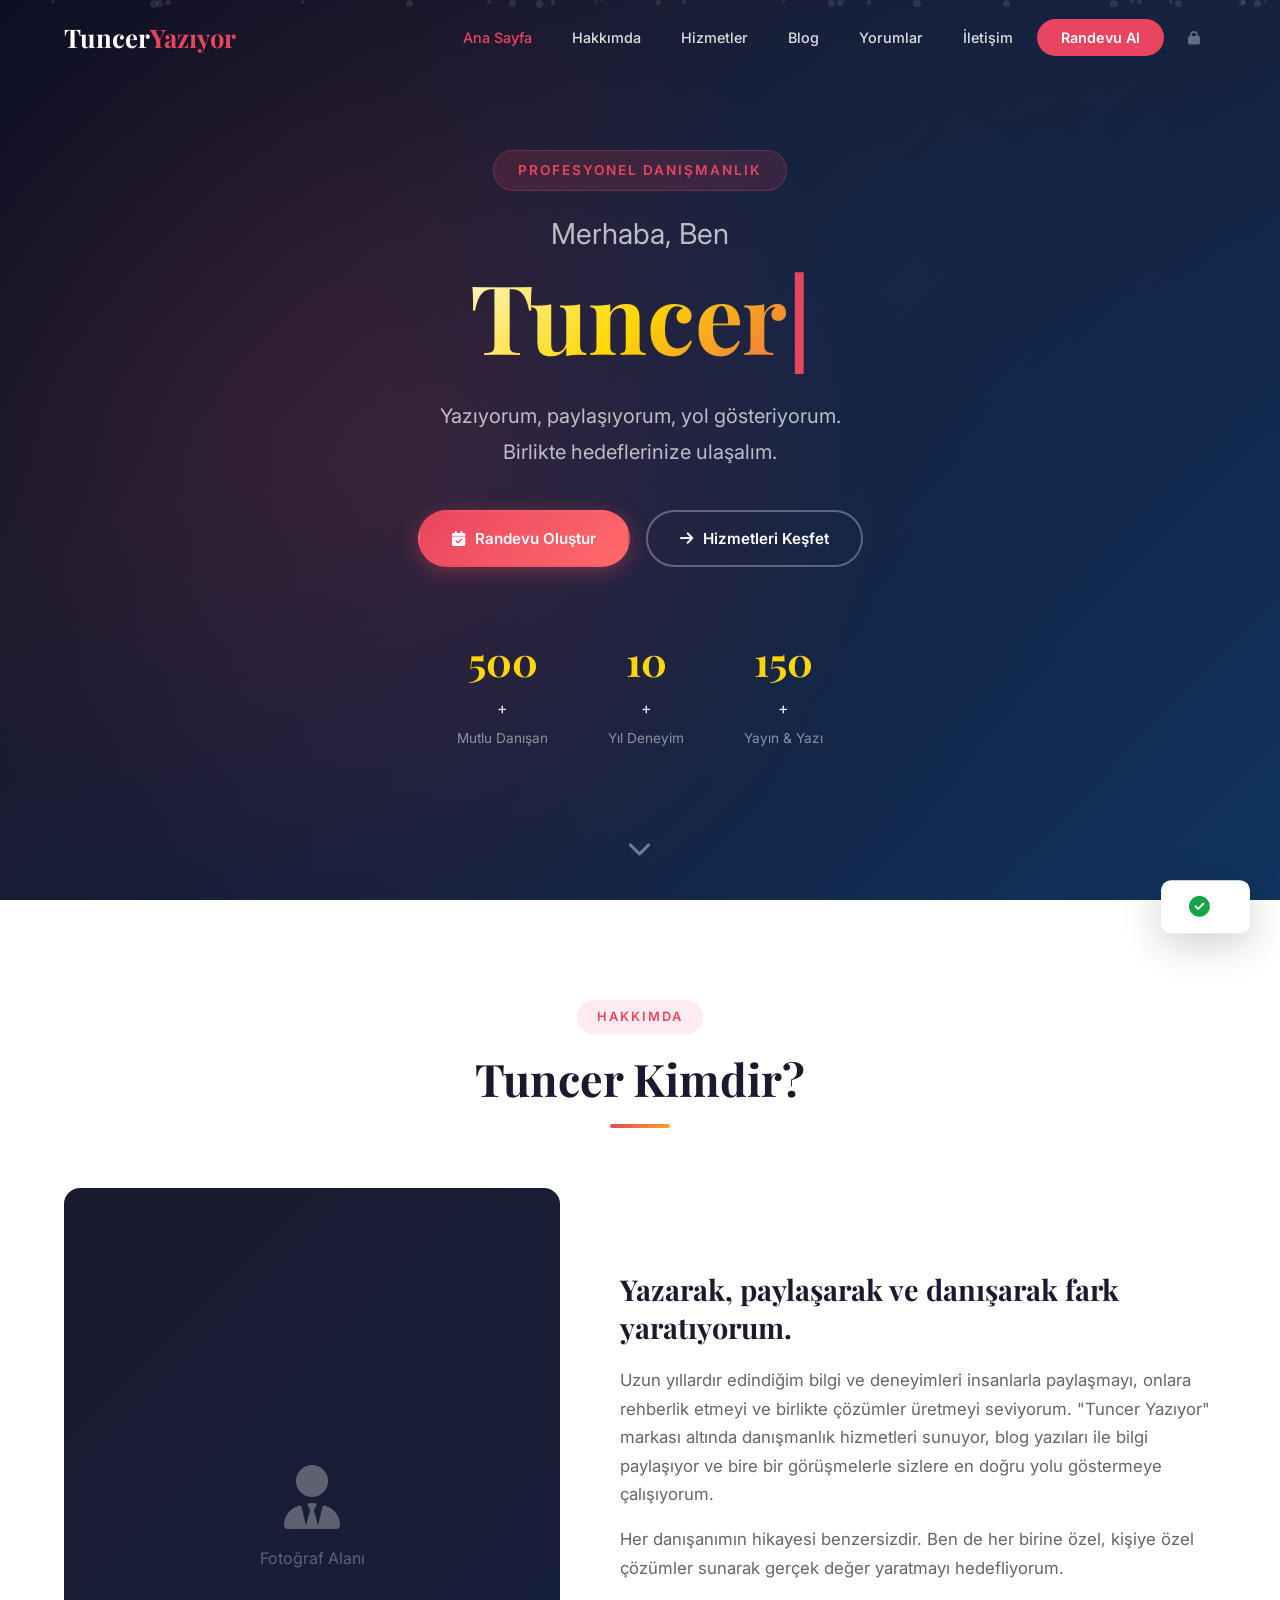
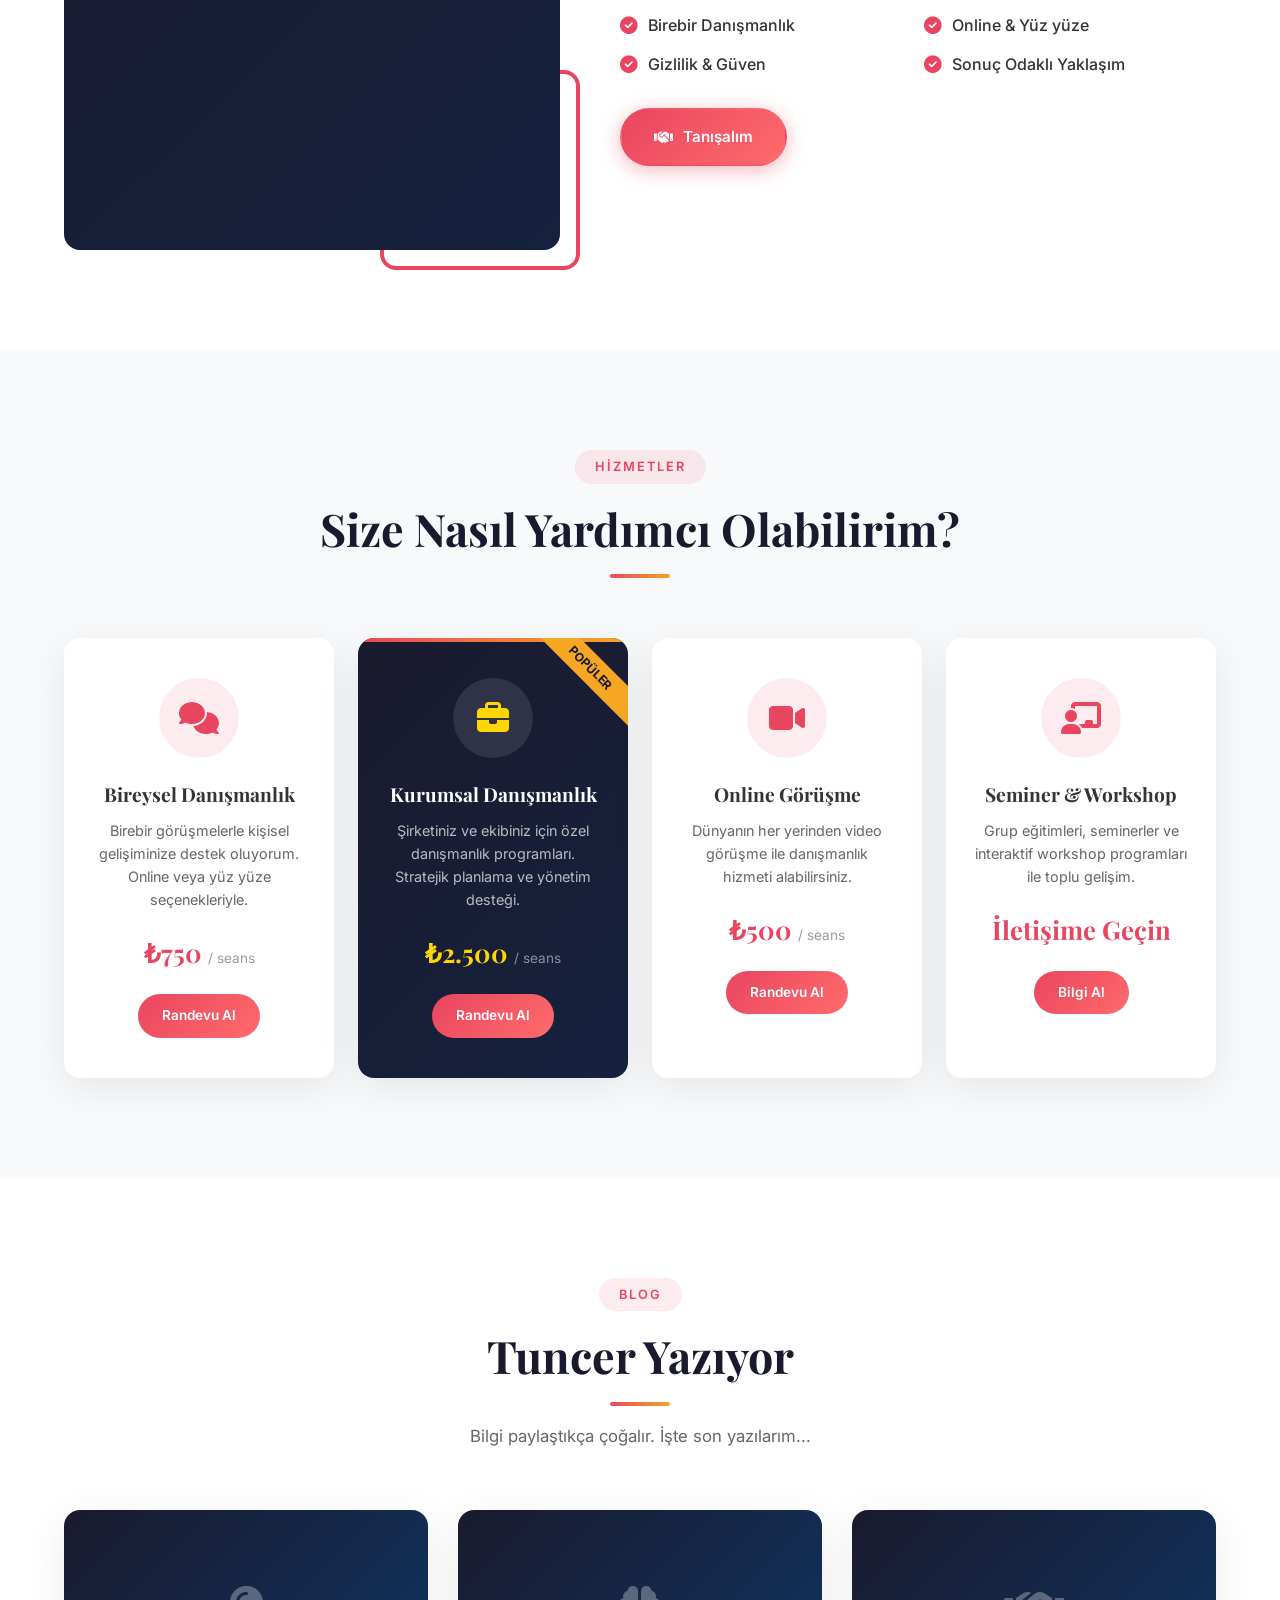
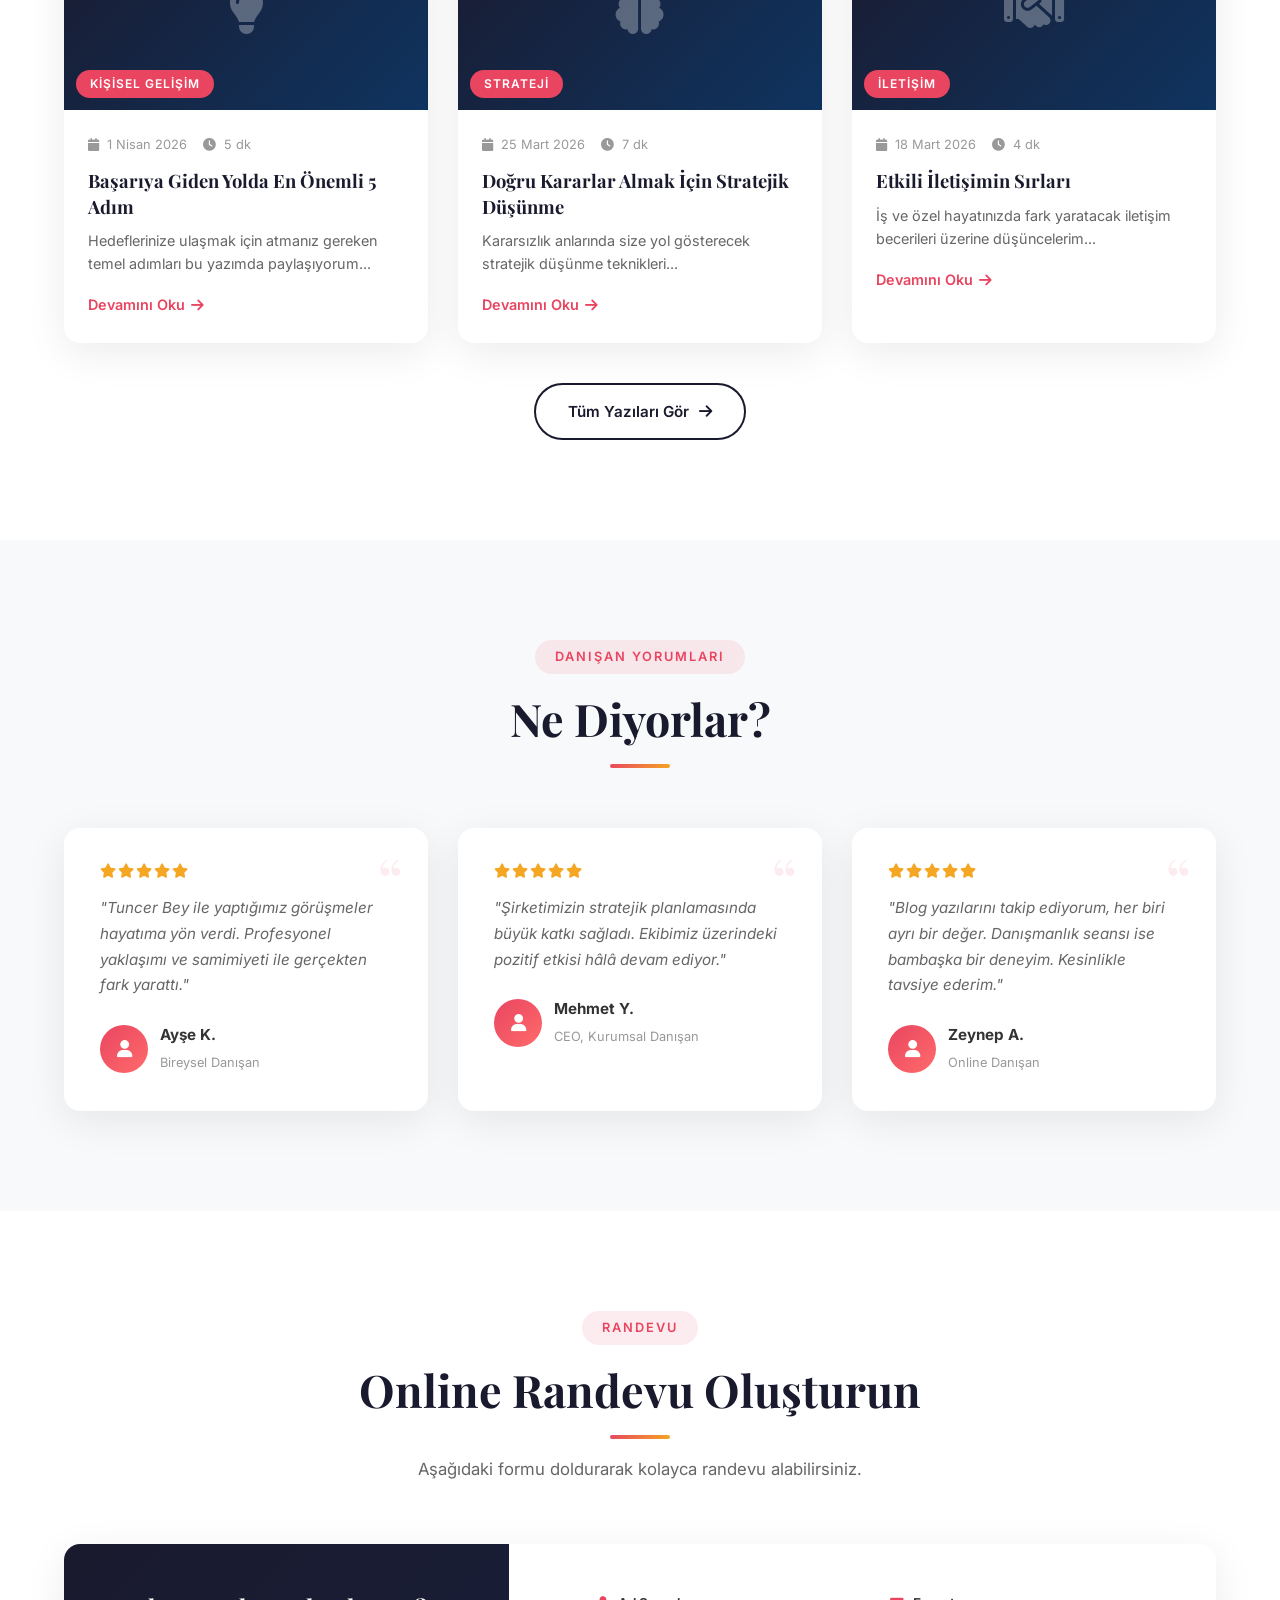
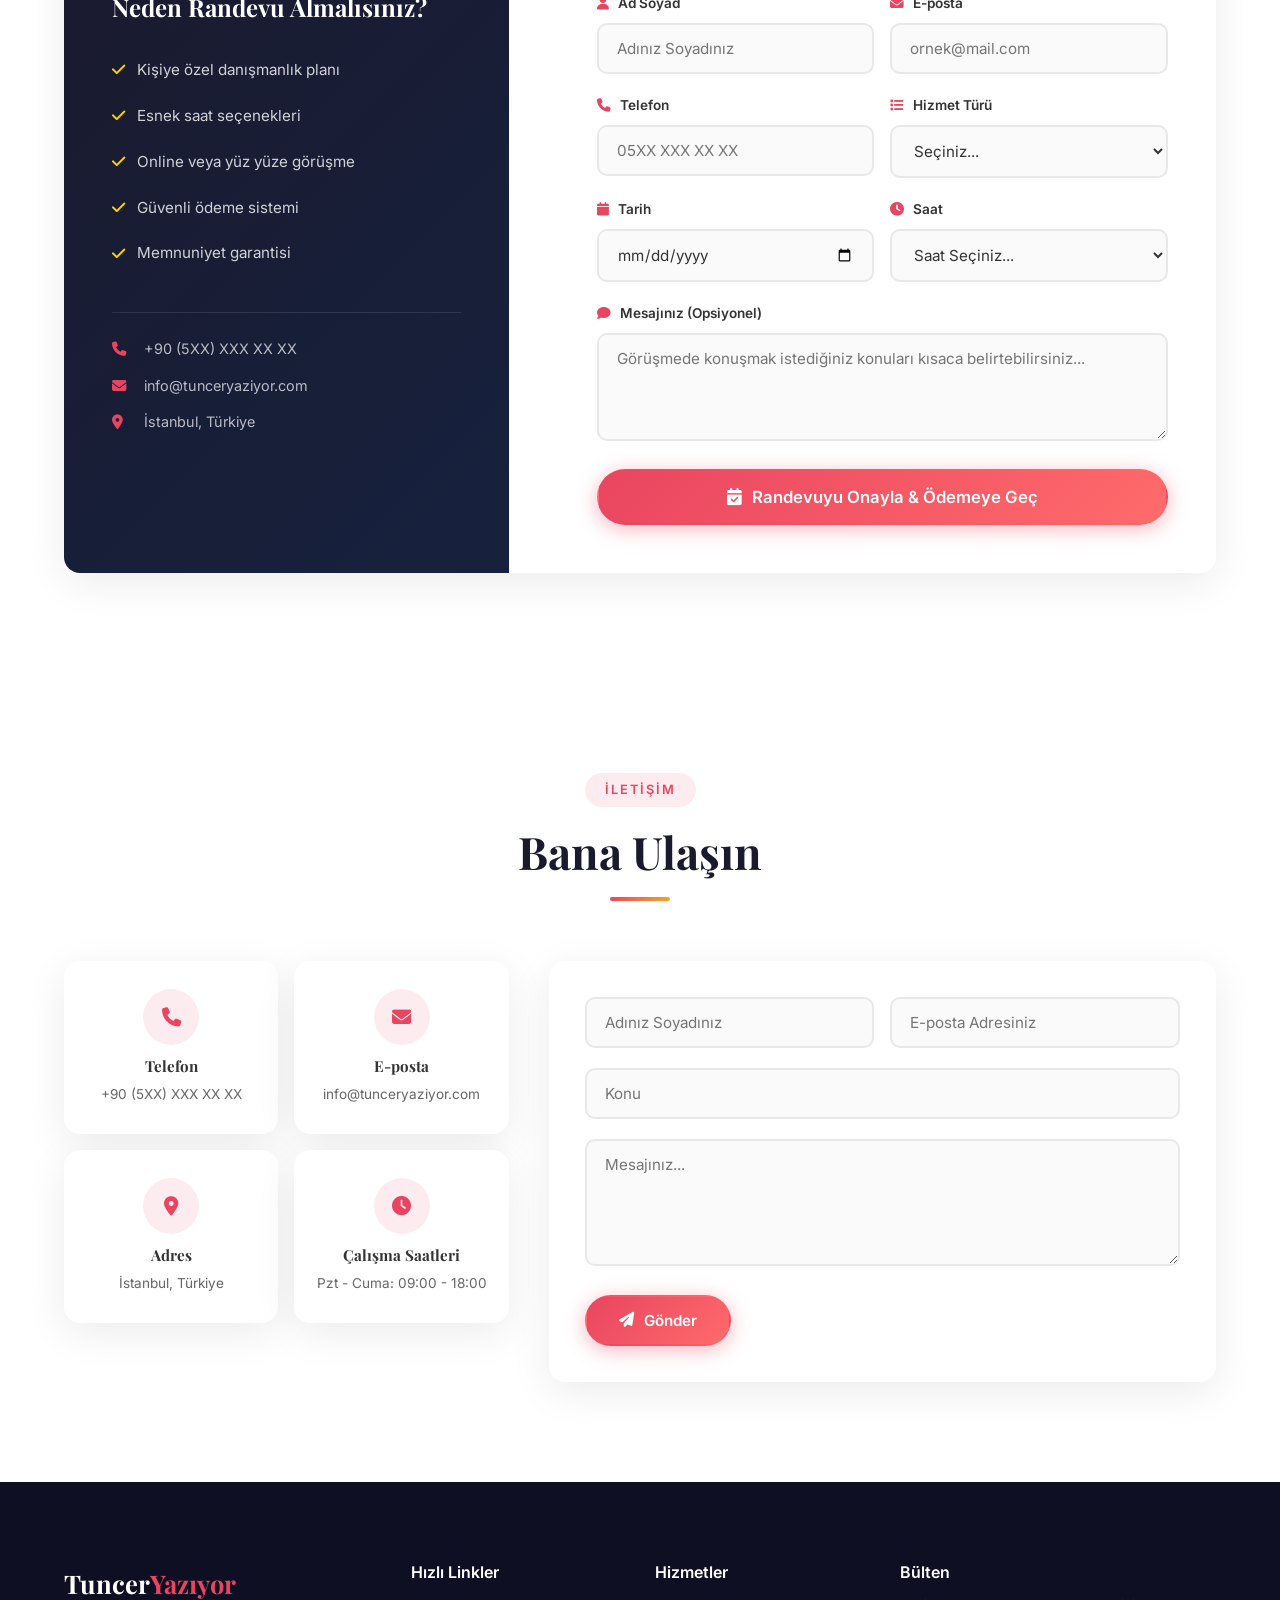
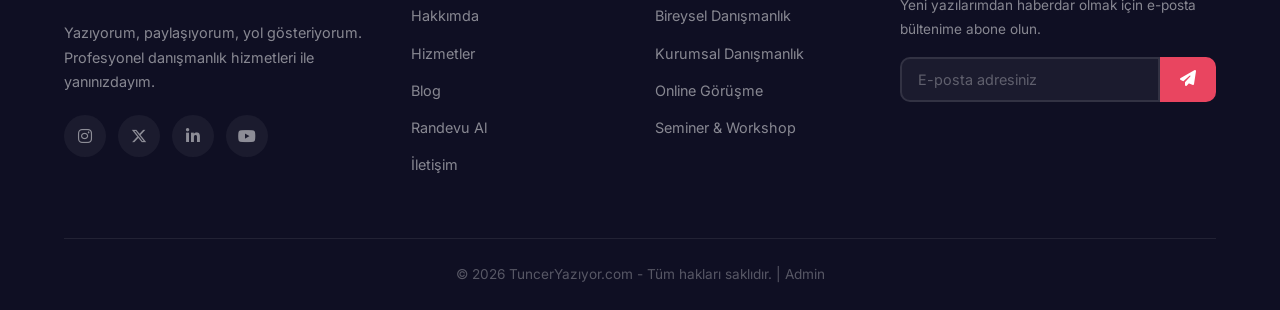
==== index.html @ 2d98d175 "TuncerYaziyor.com - Danismanlik web sitesi - Modern tek sayfa tasarim (HTML/CSS/JS) - PHP backend (M" ====
<!DOCTYPE html>
<html lang="tr">
<head>
    <meta charset="UTF-8">
    <meta name="viewport" content="width=device-width, initial-scale=1.0">
    <meta name="description" content="Tuncer Yazıyor - Profesyonel Danışmanlık Hizmetleri. Uzman rehberliğiyle hedeflerinize ulaşın.">
    <meta name="keywords" content="danışmanlık, tuncer yazıyor, profesyonel danışmanlık, online randevu, uzman danışman">
    <meta name="author" content="Tuncer">
    <meta property="og:title" content="Tuncer Yazıyor | Danışmanlık">
    <meta property="og:description" content="Profesyonel danışmanlık hizmetleri ile yanınızdayım.">
    <meta property="og:type" content="website">
    <meta property="og:url" content="https://www.tunceryaziyor.com">
    <title>Tuncer Yazıyor | Danışmanlık</title>
    <link rel="preconnect" href="https://fonts.googleapis.com">
    <link rel="preconnect" href="https://fonts.gstatic.com" crossorigin>
    <link href="https://fonts.googleapis.com/css2?family=Playfair+Display:wght@400;600;700&family=Inter:wght@300;400;500;600&display=swap" rel="stylesheet">
    <link rel="stylesheet" href="https://cdnjs.cloudflare.com/ajax/libs/font-awesome/6.5.1/css/all.min.css">
    <link rel="stylesheet" href="css/style.css">
</head>
<body>

    <!-- ========== NAVİGASYON ========== -->
    <nav class="navbar" id="navbar">
        <div class="container nav-container">
            <a href="#hero" class="logo">
                <span class="logo-text">Tuncer</span><span class="logo-accent">Yazıyor</span>
            </a>
            <ul class="nav-links" id="navLinks">
                <li><a href="#hero">Ana Sayfa</a></li>
                <li><a href="#about">Hakkımda</a></li>
                <li><a href="#services">Hizmetler</a></li>
                <li><a href="#blog">Blog</a></li>
                <li><a href="#testimonials">Yorumlar</a></li>
                <li><a href="#contact">İletişim</a></li>
                <li><a href="#appointment" class="nav-cta">Randevu Al</a></li>
                <li><a href="admin.html" title="Admin Panel" style="opacity:0.4;font-size:0.85rem;"><i class="fas fa-lock"></i></a></li>
            </ul>
            <button class="hamburger" id="hamburger" aria-label="Menü">
                <span></span>
                <span></span>
                <span></span>
            </button>
        </div>
    </nav>

    <!-- ========== HERO SECTION ========== -->
    <section class="hero" id="hero">
        <div class="hero-particles" id="particles"></div>
        <div class="container hero-content">
            <div class="hero-badge">Profesyonel Danışmanlık</div>
            <h1 class="hero-title">
                <span class="hero-line">Merhaba, Ben</span>
                <span class="hero-name">Tuncer<span class="cursor">|</span></span>
            </h1>
            <p class="hero-subtitle">Yazıyorum, paylaşıyorum, yol gösteriyorum.<br>Birlikte hedeflerinize ulaşalım.</p>
            <div class="hero-buttons">
                <a href="#appointment" class="btn btn-primary">
                    <i class="fas fa-calendar-check"></i> Randevu Oluştur
                </a>
                <a href="#services" class="btn btn-outline">
                    <i class="fas fa-arrow-right"></i> Hizmetleri Keşfet
                </a>
            </div>
            <div class="hero-stats">
                <div class="stat">
                    <span class="stat-number" data-target="500">0</span>+
                    <span class="stat-label">Mutlu Danışan</span>
                </div>
                <div class="stat">
                    <span class="stat-number" data-target="10">0</span>+
                    <span class="stat-label">Yıl Deneyim</span>
                </div>
                <div class="stat">
                    <span class="stat-number" data-target="150">0</span>+
                    <span class="stat-label">Yayın & Yazı</span>
                </div>
            </div>
        </div>
        <div class="hero-scroll">
            <a href="#about"><i class="fas fa-chevron-down"></i></a>
        </div>
    </section>

    <!-- ========== HAKKIMDA ========== -->
    <section class="section about" id="about">
        <div class="container">
            <div class="section-header">
                <span class="section-tag">Hakkımda</span>
                <h2 class="section-title">Tuncer Kimdir?</h2>
                <div class="section-line"></div>
            </div>
            <div class="about-grid">
                <div class="about-image">
                    <div class="about-img-wrapper">
                        <div class="about-img-placeholder">
                            <i class="fas fa-user-tie"></i>
                            <span>Fotoğraf Alanı</span>
                        </div>
                        <div class="about-img-decoration"></div>
                    </div>
                </div>
                <div class="about-content">
                    <h3>Yazarak, paylaşarak ve danışarak fark yaratıyorum.</h3>
                    <p>
                        Uzun yıllardır edindiğim bilgi ve deneyimleri insanlarla paylaşmayı,
                        onlara rehberlik etmeyi ve birlikte çözümler üretmeyi seviyorum.
                        "Tuncer Yazıyor" markası altında danışmanlık hizmetleri sunuyor,
                        blog yazıları ile bilgi paylaşıyor ve bire bir görüşmelerle
                        sizlere en doğru yolu göstermeye çalışıyorum.
                    </p>
                    <p>
                        Her danışanımın hikayesi benzersizdir. Ben de her birine özel,
                        kişiye özel çözümler sunarak gerçek değer yaratmayı hedefliyorum.
                    </p>
                    <div class="about-features">
                        <div class="about-feature">
                            <i class="fas fa-check-circle"></i>
                            <span>Birebir Danışmanlık</span>
                        </div>
                        <div class="about-feature">
                            <i class="fas fa-check-circle"></i>
                            <span>Online & Yüz yüze</span>
                        </div>
                        <div class="about-feature">
                            <i class="fas fa-check-circle"></i>
                            <span>Gizlilik & Güven</span>
                        </div>
                        <div class="about-feature">
                            <i class="fas fa-check-circle"></i>
                            <span>Sonuç Odaklı Yaklaşım</span>
                        </div>
                    </div>
                    <a href="#appointment" class="btn btn-primary">
                        <i class="fas fa-handshake"></i> Tanışalım
                    </a>
                </div>
            </div>
        </div>
    </section>

    <!-- ========== HİZMETLER ========== -->
    <section class="section services" id="services">
        <div class="container">
            <div class="section-header">
                <span class="section-tag">Hizmetler</span>
                <h2 class="section-title">Size Nasıl Yardımcı Olabilirim?</h2>
                <div class="section-line"></div>
            </div>
            <div class="services-grid">
                <div class="service-card">
                    <div class="service-icon">
                        <i class="fas fa-comments"></i>
                    </div>
                    <h3>Bireysel Danışmanlık</h3>
                    <p>Birebir görüşmelerle kişisel gelişiminize destek oluyorum. Online veya yüz yüze seçenekleriyle.</p>
                    <div class="service-price">₺750 <span>/ seans</span></div>
                    <a href="#appointment" class="btn btn-sm">Randevu Al</a>
                </div>
                <div class="service-card featured">
                    <div class="service-badge">Popüler</div>
                    <div class="service-icon">
                        <i class="fas fa-briefcase"></i>
                    </div>
                    <h3>Kurumsal Danışmanlık</h3>
                    <p>Şirketiniz ve ekibiniz için özel danışmanlık programları. Stratejik planlama ve yönetim desteği.</p>
                    <div class="service-price">₺2.500 <span>/ seans</span></div>
                    <a href="#appointment" class="btn btn-sm">Randevu Al</a>
                </div>
                <div class="service-card">
                    <div class="service-icon">
                        <i class="fas fa-video"></i>
                    </div>
                    <h3>Online Görüşme</h3>
                    <p>Dünyanın her yerinden video görüşme ile danışmanlık hizmeti alabilirsiniz.</p>
                    <div class="service-price">₺500 <span>/ seans</span></div>
                    <a href="#appointment" class="btn btn-sm">Randevu Al</a>
                </div>
                <div class="service-card">
                    <div class="service-icon">
                        <i class="fas fa-chalkboard-teacher"></i>
                    </div>
                    <h3>Seminer & Workshop</h3>
                    <p>Grup eğitimleri, seminerler ve interaktif workshop programları ile toplu gelişim.</p>
                    <div class="service-price">İletişime Geçin</div>
                    <a href="#contact" class="btn btn-sm">Bilgi Al</a>
                </div>
            </div>
        </div>
    </section>

    <!-- ========== BLOG ========== -->
    <section class="section blog" id="blog">
        <div class="container">
            <div class="section-header">
                <span class="section-tag">Blog</span>
                <h2 class="section-title">Tuncer Yazıyor</h2>
                <div class="section-line"></div>
                <p class="section-desc">Bilgi paylaştıkça çoğalır. İşte son yazılarım...</p>
            </div>
            <div class="blog-grid">
                <article class="blog-card">
                    <div class="blog-img">
                        <div class="blog-img-placeholder">
                            <i class="fas fa-lightbulb"></i>
                        </div>
                        <span class="blog-category">Kişisel Gelişim</span>
                    </div>
                    <div class="blog-content">
                        <div class="blog-meta">
                            <span><i class="fas fa-calendar"></i> 1 Nisan 2026</span>
                            <span><i class="fas fa-clock"></i> 5 dk okuma</span>
                        </div>
                        <h3>Başarıya Giden Yolda En Önemli 5 Adım</h3>
                        <p>Hedeflerinize ulaşmak için atmanız gereken temel adımları bu yazımda paylaşıyorum...</p>
                        <a href="#" class="blog-read-more">Devamını Oku <i class="fas fa-arrow-right"></i></a>
                    </div>
                </article>
                <article class="blog-card">
                    <div class="blog-img">
                        <div class="blog-img-placeholder">
                            <i class="fas fa-brain"></i>
                        </div>
                        <span class="blog-category">Strateji</span>
                    </div>
                    <div class="blog-content">
                        <div class="blog-meta">
                            <span><i class="fas fa-calendar"></i> 25 Mart 2026</span>
                            <span><i class="fas fa-clock"></i> 7 dk okuma</span>
                        </div>
                        <h3>Doğru Kararlar Almak İçin Stratejik Düşünme</h3>
                        <p>Kararsızlık anlarında size yol gösterecek stratejik düşünme teknikleri...</p>
                        <a href="#" class="blog-read-more">Devamını Oku <i class="fas fa-arrow-right"></i></a>
                    </div>
                </article>
                <article class="blog-card">
                    <div class="blog-img">
                        <div class="blog-img-placeholder">
                            <i class="fas fa-handshake"></i>
                        </div>
                        <span class="blog-category">İletişim</span>
                    </div>
                    <div class="blog-content">
                        <div class="blog-meta">
                            <span><i class="fas fa-calendar"></i> 18 Mart 2026</span>
                            <span><i class="fas fa-clock"></i> 4 dk okuma</span>
                        </div>
                        <h3>Etkili İletişimin Sırları</h3>
                        <p>İş ve özel hayatınızda fark yaratacak iletişim becerileri üzerine düşüncelerim...</p>
                        <a href="#" class="blog-read-more">Devamını Oku <i class="fas fa-arrow-right"></i></a>
                    </div>
                </article>
            </div>
            <div class="blog-more">
                <a href="blog.html" class="btn btn-outline">Tüm Yazıları Gör <i class="fas fa-arrow-right"></i></a>
            </div>
        </div>
    </section>

    <!-- ========== YORUMLAR ========== -->
    <section class="section testimonials" id="testimonials">
        <div class="container">
            <div class="section-header">
                <span class="section-tag">Danışan Yorumları</span>
                <h2 class="section-title">Ne Diyorlar?</h2>
                <div class="section-line"></div>
            </div>
            <div class="testimonials-grid">
                <div class="testimonial-card">
                    <div class="testimonial-stars">
                        <i class="fas fa-star"></i><i class="fas fa-star"></i><i class="fas fa-star"></i><i class="fas fa-star"></i><i class="fas fa-star"></i>
                    </div>
                    <p>"Tuncer Bey ile yaptığımız görüşmeler hayatıma yön verdi. Profesyonel yaklaşımı ve samimiyeti ile gerçekten fark yarattı."</p>
                    <div class="testimonial-author">
                        <div class="testimonial-avatar"><i class="fas fa-user"></i></div>
                        <div>
                            <strong>Ayşe K.</strong>
                            <span>Bireysel Danışan</span>
                        </div>
                    </div>
                </div>
                <div class="testimonial-card">
                    <div class="testimonial-stars">
                        <i class="fas fa-star"></i><i class="fas fa-star"></i><i class="fas fa-star"></i><i class="fas fa-star"></i><i class="fas fa-star"></i>
                    </div>
                    <p>"Şirketimizin stratejik planlamasında büyük katkı sağladı. Ekibimiz üzerindeki pozitif etkisi hâlâ devam ediyor."</p>
                    <div class="testimonial-author">
                        <div class="testimonial-avatar"><i class="fas fa-user"></i></div>
                        <div>
                            <strong>Mehmet Y.</strong>
                            <span>CEO, Kurumsal Danışan</span>
                        </div>
                    </div>
                </div>
                <div class="testimonial-card">
                    <div class="testimonial-stars">
                        <i class="fas fa-star"></i><i class="fas fa-star"></i><i class="fas fa-star"></i><i class="fas fa-star"></i><i class="fas fa-star"></i>
                    </div>
                    <p>"Blog yazılarını takip ediyorum, her biri ayrı bir değer. Danışmanlık seansı ise bambaşka bir deneyim. Kesinlikle tavsiye ederim."</p>
                    <div class="testimonial-author">
                        <div class="testimonial-avatar"><i class="fas fa-user"></i></div>
                        <div>
                            <strong>Zeynep A.</strong>
                            <span>Online Danışan</span>
                        </div>
                    </div>
                </div>
            </div>
        </div>
    </section>

    <!-- ========== RANDEVU ========== -->
    <section class="section appointment" id="appointment">
        <div class="container">
            <div class="section-header">
                <span class="section-tag">Randevu</span>
                <h2 class="section-title">Online Randevu Oluşturun</h2>
                <div class="section-line"></div>
                <p class="section-desc">Aşağıdaki formu doldurarak kolayca randevu alabilirsiniz.</p>
            </div>
            <div class="appointment-wrapper">
                <div class="appointment-info">
                    <h3>Neden Randevu Almalısınız?</h3>
                    <ul>
                        <li><i class="fas fa-check"></i> Kişiye özel danışmanlık planı</li>
                        <li><i class="fas fa-check"></i> Esnek saat seçenekleri</li>
                        <li><i class="fas fa-check"></i> Online veya yüz yüze görüşme</li>
                        <li><i class="fas fa-check"></i> Güvenli ödeme sistemi</li>
                        <li><i class="fas fa-check"></i> Memnuniyet garantisi</li>
                    </ul>
                    <div class="appointment-contact">
                        <div><i class="fas fa-phone"></i> +90 (5XX) XXX XX XX</div>
                        <div><i class="fas fa-envelope"></i> info@tunceryaziyor.com</div>
                        <div><i class="fas fa-map-marker-alt"></i> İstanbul, Türkiye</div>
                    </div>
                </div>
                <form class="appointment-form" id="appointmentForm">
                    <div class="form-row">
                        <div class="form-group">
                            <label for="fullName"><i class="fas fa-user"></i> Ad Soyad</label>
                            <input type="text" id="fullName" name="fullName" required placeholder="Adınız Soyadınız">
                        </div>
                        <div class="form-group">
                            <label for="email"><i class="fas fa-envelope"></i> E-posta</label>
                            <input type="email" id="email" name="email" required placeholder="ornek@mail.com">
                        </div>
                    </div>
                    <div class="form-row">
                        <div class="form-group">
                            <label for="phone"><i class="fas fa-phone"></i> Telefon</label>
                            <input type="tel" id="phone" name="phone" required placeholder="05XX XXX XX XX">
                        </div>
                        <div class="form-group">
                            <label for="serviceType"><i class="fas fa-list"></i> Hizmet Türü</label>
                            <select id="serviceType" name="serviceType" required>
                                <option value="">Seçiniz...</option>
                                <option value="bireysel">Bireysel Danışmanlık - ₺750</option>
                                <option value="kurumsal">Kurumsal Danışmanlık - ₺2.500</option>
                                <option value="online">Online Görüşme - ₺500</option>
                                <option value="seminer">Seminer & Workshop - Fiyat Sorunuz</option>
                            </select>
                        </div>
                    </div>
                    <div class="form-row">
                        <div class="form-group">
                            <label for="appointmentDate"><i class="fas fa-calendar"></i> Tarih</label>
                            <input type="date" id="appointmentDate" name="appointmentDate" required>
                        </div>
                        <div class="form-group">
                            <label for="appointmentTime"><i class="fas fa-clock"></i> Saat</label>
                            <select id="appointmentTime" name="appointmentTime" required>
                                <option value="">Saat Seçiniz...</option>
                                <option value="09:00">09:00</option>
                                <option value="10:00">10:00</option>
                                <option value="11:00">11:00</option>
                                <option value="13:00">13:00</option>
                                <option value="14:00">14:00</option>
                                <option value="15:00">15:00</option>
                                <option value="16:00">16:00</option>
                                <option value="17:00">17:00</option>
                            </select>
                        </div>
                    </div>
                    <div class="form-group">
                        <label for="message"><i class="fas fa-comment"></i> Mesajınız (Opsiyonel)</label>
                        <textarea id="message" name="message" rows="4" placeholder="Görüşmede konuşmak istediğiniz konuları kısaca belirtebilirsiniz..."></textarea>
                    </div>
                    <button type="submit" class="btn btn-primary btn-full">
                        <i class="fas fa-calendar-check"></i> Randevuyu Onayla & Ödemeye Geç
                    </button>
                </form>
            </div>
        </div>
    </section>

    <!-- ========== ÖDEME ========== -->
    <section class="section payment" id="payment" style="display:none;">
        <div class="container">
            <div class="section-header">
                <span class="section-tag">Ödeme</span>
                <h2 class="section-title">Güvenli Ödeme</h2>
                <div class="section-line"></div>
            </div>
            <div class="payment-wrapper">
                <div class="payment-summary" id="paymentSummary">
                    <!-- JS ile doldurulacak -->
                </div>
                <form class="payment-form" id="paymentForm">
                    <div class="card-preview" id="cardPreview">
                        <div class="card-preview-inner">
                            <div class="card-chip"></div>
                            <div class="card-number-display" id="cardNumberDisplay">**** **** **** ****</div>
                            <div class="card-bottom">
                                <div>
                                    <span class="card-label">Kart Sahibi</span>
                                    <div id="cardNameDisplay">AD SOYAD</div>
                                </div>
                                <div>
                                    <span class="card-label">Son Kullanma</span>
                                    <div id="cardExpiryDisplay">MM/YY</div>
                                </div>
                            </div>
                        </div>
                    </div>
                    <div class="form-group">
                        <label for="cardName"><i class="fas fa-user"></i> Kart Üzerindeki İsim</label>
                        <input type="text" id="cardName" name="cardName" required placeholder="Ad Soyad" autocomplete="cc-name">
                    </div>
                    <div class="form-group">
                        <label for="cardNumber"><i class="fas fa-credit-card"></i> Kart Numarası</label>
                        <input type="text" id="cardNumber" name="cardNumber" required placeholder="0000 0000 0000 0000" maxlength="19" autocomplete="cc-number">
                    </div>
                    <div class="form-row">
                        <div class="form-group">
                            <label for="cardExpiry"><i class="fas fa-calendar"></i> Son Kullanma</label>
                            <input type="text" id="cardExpiry" name="cardExpiry" required placeholder="MM/YY" maxlength="5" autocomplete="cc-exp">
                        </div>
                        <div class="form-group">
                            <label for="cardCvv"><i class="fas fa-lock"></i> CVV</label>
                            <input type="text" id="cardCvv" name="cardCvv" required placeholder="***" maxlength="4" autocomplete="cc-csc">
                        </div>
                    </div>
                    <div class="payment-security">
                        <i class="fas fa-shield-alt"></i>
                        <span>256-bit SSL ile korunan güvenli ödeme. Kart bilgileriniz şifrelenerek iletilir.</span>
                    </div>
                    <button type="submit" class="btn btn-primary btn-full" id="payButton">
                        <i class="fas fa-lock"></i> Güvenli Ödeme Yap
                    </button>
                </form>
            </div>
        </div>
    </section>

    <!-- ========== İLETİŞİM ========== -->
    <section class="section contact" id="contact">
        <div class="container">
            <div class="section-header">
                <span class="section-tag">İletişim</span>
                <h2 class="section-title">Bana Ulaşın</h2>
                <div class="section-line"></div>
            </div>
            <div class="contact-grid">
                <div class="contact-info-cards">
                    <div class="contact-card">
                        <div class="contact-card-icon"><i class="fas fa-phone"></i></div>
                        <h4>Telefon</h4>
                        <p>+90 (5XX) XXX XX XX</p>
                    </div>
                    <div class="contact-card">
                        <div class="contact-card-icon"><i class="fas fa-envelope"></i></div>
                        <h4>E-posta</h4>
                        <p>info@tunceryaziyor.com</p>
                    </div>
                    <div class="contact-card">
                        <div class="contact-card-icon"><i class="fas fa-map-marker-alt"></i></div>
                        <h4>Adres</h4>
                        <p>İstanbul, Türkiye</p>
                    </div>
                    <div class="contact-card">
                        <div class="contact-card-icon"><i class="fas fa-clock"></i></div>
                        <h4>Çalışma Saatleri</h4>
                        <p>Pzt - Cuma: 09:00 - 18:00</p>
                    </div>
                </div>
                <form class="contact-form" id="contactForm">
                    <div class="form-row">
                        <div class="form-group">
                            <input type="text" name="contactName" required placeholder="Adınız Soyadınız">
                        </div>
                        <div class="form-group">
                            <input type="email" name="contactEmail" required placeholder="E-posta Adresiniz">
                        </div>
                    </div>
                    <div class="form-group">
                        <input type="text" name="contactSubject" required placeholder="Konu">
                    </div>
                    <div class="form-group">
                        <textarea name="contactMessage" rows="5" required placeholder="Mesajınız..."></textarea>
                    </div>
                    <button type="submit" class="btn btn-primary">
                        <i class="fas fa-paper-plane"></i> Gönder
                    </button>
                </form>
            </div>
        </div>
    </section>

    <!-- ========== FOOTER ========== -->
    <footer class="footer">
        <div class="container">
            <div class="footer-grid">
                <div class="footer-brand">
                    <a href="#hero" class="logo">
                        <span class="logo-text">Tuncer</span><span class="logo-accent">Yazıyor</span>
                    </a>
                    <p>Yazıyorum, paylaşıyorum, yol gösteriyorum. Profesyonel danışmanlık hizmetleri ile yanınızdayım.</p>
                    <div class="footer-social">
                        <a href="#" aria-label="Instagram"><i class="fab fa-instagram"></i></a>
                        <a href="#" aria-label="Twitter"><i class="fab fa-x-twitter"></i></a>
                        <a href="#" aria-label="LinkedIn"><i class="fab fa-linkedin-in"></i></a>
                        <a href="#" aria-label="YouTube"><i class="fab fa-youtube"></i></a>
                    </div>
                </div>
                <div class="footer-links">
                    <h4>Hızlı Linkler</h4>
                    <ul>
                        <li><a href="#about">Hakkımda</a></li>
                        <li><a href="#services">Hizmetler</a></li>
                        <li><a href="#blog">Blog</a></li>
                        <li><a href="#appointment">Randevu Al</a></li>
                        <li><a href="#contact">İletişim</a></li>
                    </ul>
                </div>
                <div class="footer-links">
                    <h4>Hizmetler</h4>
                    <ul>
                        <li><a href="#services">Bireysel Danışmanlık</a></li>
                        <li><a href="#services">Kurumsal Danışmanlık</a></li>
                        <li><a href="#services">Online Görüşme</a></li>
                        <li><a href="#services">Seminer & Workshop</a></li>
                    </ul>
                </div>
                <div class="footer-newsletter">
                    <h4>Bülten</h4>
                    <p>Yeni yazılarımdan haberdar olmak için e-posta bültenime abone olun.</p>
                    <form class="newsletter-form" id="newsletterForm">
                        <input type="email" placeholder="E-posta adresiniz" required>
                        <button type="submit"><i class="fas fa-paper-plane"></i></button>
                    </form>
                </div>
            </div>
            <div class="footer-bottom">
                <p>&copy; 2026 TuncerYazıyor.com - Tüm hakları saklıdır. | <a href="admin.html" style="color:rgba(255,255,255,0.3);text-decoration:none;">Admin</a></p>
            </div>
        </div>
    </footer>

    <!-- Toast Notification -->
    <div class="toast" id="toast">
        <i class="fas fa-check-circle"></i>
        <span id="toastMessage"></span>
    </div>

    <!-- Back to Top -->
    <button class="back-to-top" id="backToTop" aria-label="Yukarı çık">
        <i class="fas fa-arrow-up"></i>
    </button>

    <script src="js/main.js"></script>
</body>
</html>
---- css/style.css ----
/* ========== RESET & BASE ========== */
*, *::before, *::after {
    margin: 0;
    padding: 0;
    box-sizing: border-box;
}

:root {
    --primary: #1a1a2e;
    --primary-light: #16213e;
    --accent: #e94560;
    --accent-hover: #c73652;
    --gold: #f5a623;
    --gold-light: #ffd700;
    --text: #333;
    --text-light: #666;
    --text-lighter: #999;
    --bg: #ffffff;
    --bg-light: #f8f9fa;
    --bg-dark: #0f0f23;
    --card-bg: #ffffff;
    --shadow: 0 10px 40px rgba(0, 0, 0, 0.08);
    --shadow-hover: 0 20px 60px rgba(0, 0, 0, 0.15);
    --radius: 16px;
    --radius-sm: 10px;
    --transition: all 0.3s cubic-bezier(0.4, 0, 0.2, 1);
}

html {
    scroll-behavior: smooth;
    scroll-padding-top: 80px;
}

body {
    font-family: 'Inter', -apple-system, BlinkMacSystemFont, sans-serif;
    color: var(--text);
    background: var(--bg);
    line-height: 1.7;
    overflow-x: hidden;
}

.container {
    max-width: 1200px;
    margin: 0 auto;
    padding: 0 24px;
}

a {
    text-decoration: none;
    color: inherit;
    transition: var(--transition);
}

img {
    max-width: 100%;
    display: block;
}

/* ========== TYPOGRAPHY ========== */
h1, h2, h3, h4 {
    font-family: 'Playfair Display', Georgia, serif;
    font-weight: 700;
    line-height: 1.3;
}

/* ========== BUTTONS ========== */
.btn {
    display: inline-flex;
    align-items: center;
    gap: 10px;
    padding: 14px 32px;
    border-radius: 50px;
    font-weight: 600;
    font-size: 0.95rem;
    cursor: pointer;
    transition: var(--transition);
    border: 2px solid transparent;
    font-family: 'Inter', sans-serif;
}

.btn-primary {
    background: linear-gradient(135deg, var(--accent), #ff6b6b);
    color: #fff;
    border-color: transparent;
    box-shadow: 0 4px 20px rgba(233, 69, 96, 0.4);
}

.btn-primary:hover {
    transform: translateY(-2px);
    box-shadow: 0 8px 30px rgba(233, 69, 96, 0.5);
}

.btn-outline {
    background: transparent;
    color: var(--primary);
    border-color: var(--primary);
}

.btn-outline:hover {
    background: var(--primary);
    color: #fff;
    transform: translateY(-2px);
}

.btn-sm {
    padding: 10px 24px;
    font-size: 0.85rem;
    background: linear-gradient(135deg, var(--accent), #ff6b6b);
    color: #fff;
    border-radius: 50px;
    border: none;
    cursor: pointer;
    font-weight: 600;
    font-family: 'Inter', sans-serif;
    transition: var(--transition);
    display: inline-flex;
    align-items: center;
    gap: 6px;
}

.btn-sm:hover {
    transform: translateY(-2px);
    box-shadow: 0 6px 20px rgba(233, 69, 96, 0.4);
}

.btn-full {
    width: 100%;
    justify-content: center;
    padding: 16px;
    font-size: 1.05rem;
}

/* ========== NAVBAR ========== */
.navbar {
    position: fixed;
    top: 0;
    left: 0;
    right: 0;
    z-index: 1000;
    padding: 16px 0;
    transition: var(--transition);
    background: transparent;
}

.navbar.scrolled {
    background: rgba(255, 255, 255, 0.95);
    backdrop-filter: blur(20px);
    box-shadow: 0 2px 30px rgba(0, 0, 0, 0.08);
    padding: 10px 0;
}

.nav-container {
    display: flex;
    align-items: center;
    justify-content: space-between;
}

.logo {
    font-family: 'Playfair Display', serif;
    font-size: 1.6rem;
    font-weight: 700;
    display: flex;
    align-items: center;
}

.logo-text {
    color: #fff;
}

.navbar.scrolled .logo-text {
    color: var(--primary);
}

.logo-accent {
    color: var(--accent);
}

.nav-links {
    display: flex;
    align-items: center;
    gap: 8px;
    list-style: none;
}

.nav-links a {
    padding: 8px 16px;
    border-radius: 50px;
    font-size: 0.9rem;
    font-weight: 500;
    color: rgba(255, 255, 255, 0.85);
    transition: var(--transition);
}

.navbar.scrolled .nav-links a {
    color: var(--text);
}

.nav-links a:hover {
    color: var(--accent);
}

.nav-cta {
    background: var(--accent) !important;
    color: #fff !important;
    padding: 10px 24px !important;
    font-weight: 600 !important;
}

.nav-cta:hover {
    background: var(--accent-hover) !important;
    transform: scale(1.05);
}

.hamburger {
    display: none;
    flex-direction: column;
    gap: 5px;
    background: none;
    border: none;
    cursor: pointer;
    padding: 5px;
}

.hamburger span {
    width: 28px;
    height: 3px;
    background: #fff;
    border-radius: 3px;
    transition: var(--transition);
}

.navbar.scrolled .hamburger span {
    background: var(--primary);
}

.hamburger.active span:nth-child(1) {
    transform: rotate(45deg) translate(5px, 6px);
}

.hamburger.active span:nth-child(2) {
    opacity: 0;
}

.hamburger.active span:nth-child(3) {
    transform: rotate(-45deg) translate(5px, -6px);
}

/* ========== HERO ========== */
.hero {
    min-height: 100vh;
    display: flex;
    align-items: center;
    justify-content: center;
    position: relative;
    background: linear-gradient(135deg, #0f0f23 0%, #1a1a2e 30%, #16213e 60%, #0f3460 100%);
    overflow: hidden;
    text-align: center;
}

.hero::before {
    content: '';
    position: absolute;
    inset: 0;
    background: radial-gradient(circle at 30% 50%, rgba(233, 69, 96, 0.15) 0%, transparent 50%),
                radial-gradient(circle at 70% 30%, rgba(15, 52, 96, 0.3) 0%, transparent 50%);
}

.hero-particles {
    position: absolute;
    inset: 0;
    overflow: hidden;
}

.hero-content {
    position: relative;
    z-index: 2;
}

.hero-badge {
    display: inline-block;
    padding: 8px 24px;
    background: rgba(233, 69, 96, 0.15);
    border: 1px solid rgba(233, 69, 96, 0.3);
    border-radius: 50px;
    color: var(--accent);
    font-size: 0.85rem;
    font-weight: 600;
    letter-spacing: 2px;
    text-transform: uppercase;
    margin-bottom: 24px;
    animation: fadeInDown 0.8s ease;
}

.hero-title {
    color: #fff;
    margin-bottom: 20px;
}

.hero-line {
    display: block;
    font-size: clamp(1.2rem, 3vw, 1.8rem);
    font-weight: 400;
    color: rgba(255, 255, 255, 0.7);
    font-family: 'Inter', sans-serif;
    animation: fadeInUp 0.8s ease 0.2s both;
}

.hero-name {
    display: block;
    font-size: clamp(3rem, 8vw, 6rem);
    background: linear-gradient(135deg, #fff, var(--gold-light), var(--accent));
    -webkit-background-clip: text;
    -webkit-text-fill-color: transparent;
    background-clip: text;
    animation: fadeInUp 0.8s ease 0.4s both;
}

.cursor {
    -webkit-text-fill-color: var(--accent);
    animation: blink 1s infinite;
}

@keyframes blink {
    0%, 50% { opacity: 1; }
    51%, 100% { opacity: 0; }
}

.hero-subtitle {
    color: rgba(255, 255, 255, 0.7);
    font-size: clamp(1rem, 2vw, 1.25rem);
    max-width: 600px;
    margin: 0 auto 40px;
    line-height: 1.8;
    animation: fadeInUp 0.8s ease 0.6s both;
}

.hero-buttons {
    display: flex;
    gap: 16px;
    justify-content: center;
    flex-wrap: wrap;
    margin-bottom: 60px;
    animation: fadeInUp 0.8s ease 0.8s both;
}

.hero .btn-outline {
    color: #fff;
    border-color: rgba(255, 255, 255, 0.3);
}

.hero .btn-outline:hover {
    background: rgba(255, 255, 255, 0.1);
    border-color: #fff;
}

.hero-stats {
    display: flex;
    gap: 60px;
    justify-content: center;
    animation: fadeInUp 0.8s ease 1s both;
}

.stat {
    text-align: center;
    color: #fff;
}

.stat-number {
    display: block;
    font-size: 2.5rem;
    font-weight: 700;
    font-family: 'Playfair Display', serif;
    color: var(--gold-light);
}

.stat-label {
    display: block;
    font-size: 0.85rem;
    color: rgba(255, 255, 255, 0.5);
    margin-top: 4px;
}

.hero-scroll {
    position: absolute;
    bottom: 30px;
    left: 50%;
    transform: translateX(-50%);
    z-index: 2;
}

.hero-scroll a {
    color: rgba(255, 255, 255, 0.4);
    font-size: 1.5rem;
    animation: bounce 2s infinite;
}

@keyframes bounce {
    0%, 20%, 50%, 80%, 100% { transform: translateY(0); }
    40% { transform: translateY(-10px); }
    60% { transform: translateY(-5px); }
}

/* ========== SECTIONS ========== */
.section {
    padding: 100px 0;
}

.section:nth-child(even) {
    background: var(--bg-light);
}

.section-header {
    text-align: center;
    margin-bottom: 60px;
}

.section-tag {
    display: inline-block;
    padding: 6px 20px;
    background: rgba(233, 69, 96, 0.1);
    color: var(--accent);
    border-radius: 50px;
    font-size: 0.8rem;
    font-weight: 600;
    letter-spacing: 2px;
    text-transform: uppercase;
    margin-bottom: 16px;
}

.section-title {
    font-size: clamp(2rem, 4vw, 2.8rem);
    color: var(--primary);
    margin-bottom: 16px;
}

.section-line {
    width: 60px;
    height: 4px;
    background: linear-gradient(135deg, var(--accent), var(--gold));
    border-radius: 2px;
    margin: 0 auto;
}

.section-desc {
    color: var(--text-light);
    font-size: 1.05rem;
    margin-top: 16px;
    max-width: 600px;
    margin-left: auto;
    margin-right: auto;
}

/* ========== ABOUT ========== */
.about-grid {
    display: grid;
    grid-template-columns: 1fr 1.2fr;
    gap: 60px;
    align-items: center;
}

.about-img-wrapper {
    position: relative;
}

.about-img-placeholder {
    width: 100%;
    aspect-ratio: 3/4;
    background: linear-gradient(135deg, var(--primary), var(--primary-light));
    border-radius: var(--radius);
    display: flex;
    flex-direction: column;
    align-items: center;
    justify-content: center;
    color: rgba(255, 255, 255, 0.3);
    font-size: 1rem;
    gap: 16px;
}

.about-img-placeholder i {
    font-size: 4rem;
}

.about-img-decoration {
    position: absolute;
    bottom: -20px;
    right: -20px;
    width: 200px;
    height: 200px;
    border: 4px solid var(--accent);
    border-radius: var(--radius);
    z-index: -1;
}

.about-content h3 {
    font-size: 1.8rem;
    margin-bottom: 20px;
    color: var(--primary);
}

.about-content p {
    color: var(--text-light);
    margin-bottom: 16px;
    font-size: 1.05rem;
}

.about-features {
    display: grid;
    grid-template-columns: 1fr 1fr;
    gap: 12px;
    margin: 30px 0;
}

.about-feature {
    display: flex;
    align-items: center;
    gap: 10px;
    font-weight: 500;
}

.about-feature i {
    color: var(--accent);
    font-size: 1.1rem;
}

/* ========== SERVICES ========== */
.services {
    background: var(--bg-light);
}

.services-grid {
    display: grid;
    grid-template-columns: repeat(4, 1fr);
    gap: 24px;
}

.service-card {
    background: var(--card-bg);
    border-radius: var(--radius);
    padding: 40px 28px;
    text-align: center;
    box-shadow: var(--shadow);
    transition: var(--transition);
    position: relative;
    overflow: hidden;
}

.service-card::before {
    content: '';
    position: absolute;
    top: 0;
    left: 0;
    right: 0;
    height: 4px;
    background: linear-gradient(135deg, var(--accent), var(--gold));
    transform: scaleX(0);
    transition: var(--transition);
}

.service-card:hover {
    transform: translateY(-8px);
    box-shadow: var(--shadow-hover);
}

.service-card:hover::before {
    transform: scaleX(1);
}

.service-card.featured {
    background: linear-gradient(135deg, var(--primary), var(--primary-light));
    color: #fff;
}

.service-card.featured::before {
    transform: scaleX(1);
}

.service-badge {
    position: absolute;
    top: 16px;
    right: -30px;
    background: var(--gold);
    color: var(--primary);
    font-size: 0.75rem;
    font-weight: 700;
    padding: 4px 40px;
    transform: rotate(45deg);
    text-transform: uppercase;
}

.service-icon {
    width: 80px;
    height: 80px;
    margin: 0 auto 24px;
    border-radius: 50%;
    display: flex;
    align-items: center;
    justify-content: center;
    font-size: 2rem;
    background: rgba(233, 69, 96, 0.1);
    color: var(--accent);
    transition: var(--transition);
}

.service-card.featured .service-icon {
    background: rgba(255, 255, 255, 0.1);
    color: var(--gold-light);
}

.service-card:hover .service-icon {
    transform: scale(1.1);
}

.service-card h3 {
    font-size: 1.2rem;
    margin-bottom: 12px;
}

.service-card p {
    font-size: 0.9rem;
    color: var(--text-light);
    margin-bottom: 20px;
    line-height: 1.6;
}

.service-card.featured p {
    color: rgba(255, 255, 255, 0.7);
}

.service-price {
    font-size: 1.6rem;
    font-weight: 700;
    font-family: 'Playfair Display', serif;
    color: var(--accent);
    margin-bottom: 20px;
}

.service-price span {
    font-size: 0.85rem;
    font-weight: 400;
    font-family: 'Inter', sans-serif;
    color: var(--text-lighter);
}

.service-card.featured .service-price {
    color: var(--gold-light);
}

.service-card.featured .service-price span {
    color: rgba(255, 255, 255, 0.5);
}

/* ========== BLOG ========== */
.blog-grid {
    display: grid;
    grid-template-columns: repeat(3, 1fr);
    gap: 30px;
}

.blog-card {
    background: var(--card-bg);
    border-radius: var(--radius);
    overflow: hidden;
    box-shadow: var(--shadow);
    transition: var(--transition);
}

.blog-card:hover {
    transform: translateY(-6px);
    box-shadow: var(--shadow-hover);
}

.blog-img {
    position: relative;
    height: 200px;
    overflow: hidden;
}

.blog-img-placeholder {
    width: 100%;
    height: 100%;
    background: linear-gradient(135deg, var(--primary), #0f3460);
    display: flex;
    align-items: center;
    justify-content: center;
    color: rgba(255, 255, 255, 0.3);
    font-size: 3rem;
    transition: var(--transition);
}

.blog-card:hover .blog-img-placeholder {
    transform: scale(1.05);
}

.blog-category {
    position: absolute;
    bottom: 12px;
    left: 12px;
    background: var(--accent);
    color: #fff;
    font-size: 0.75rem;
    font-weight: 600;
    padding: 4px 14px;
    border-radius: 50px;
    text-transform: uppercase;
    letter-spacing: 1px;
}

.blog-content {
    padding: 24px;
}

.blog-meta {
    display: flex;
    gap: 16px;
    font-size: 0.8rem;
    color: var(--text-lighter);
    margin-bottom: 12px;
}

.blog-meta i {
    margin-right: 4px;
}

.blog-content h3 {
    font-size: 1.15rem;
    margin-bottom: 10px;
    color: var(--primary);
    line-height: 1.4;
}

.blog-content p {
    font-size: 0.9rem;
    color: var(--text-light);
    margin-bottom: 16px;
    line-height: 1.6;
}

.blog-read-more {
    font-size: 0.9rem;
    font-weight: 600;
    color: var(--accent);
    display: inline-flex;
    align-items: center;
    gap: 6px;
}

.blog-read-more:hover {
    gap: 12px;
}

.blog-more {
    text-align: center;
    margin-top: 40px;
}

/* ========== TESTIMONIALS ========== */
.testimonials-grid {
    display: grid;
    grid-template-columns: repeat(3, 1fr);
    gap: 30px;
}

.testimonial-card {
    background: var(--card-bg);
    border-radius: var(--radius);
    padding: 36px;
    box-shadow: var(--shadow);
    transition: var(--transition);
    position: relative;
}

.testimonial-card::before {
    content: '\201C';
    position: absolute;
    top: 20px;
    right: 24px;
    font-size: 4rem;
    font-family: 'Playfair Display', serif;
    color: rgba(233, 69, 96, 0.1);
    line-height: 1;
}

.testimonial-card:hover {
    transform: translateY(-4px);
    box-shadow: var(--shadow-hover);
}

.testimonial-stars {
    color: var(--gold);
    margin-bottom: 16px;
    font-size: 0.9rem;
    display: flex;
    gap: 2px;
}

.testimonial-card p {
    font-size: 0.95rem;
    color: var(--text-light);
    line-height: 1.7;
    margin-bottom: 24px;
    font-style: italic;
}

.testimonial-author {
    display: flex;
    align-items: center;
    gap: 12px;
}

.testimonial-avatar {
    width: 48px;
    height: 48px;
    border-radius: 50%;
    background: linear-gradient(135deg, var(--accent), #ff6b6b);
    display: flex;
    align-items: center;
    justify-content: center;
    color: #fff;
    font-size: 1.1rem;
}

.testimonial-author strong {
    display: block;
    font-size: 0.95rem;
}

.testimonial-author span {
    font-size: 0.8rem;
    color: var(--text-lighter);
}

/* ========== APPOINTMENT ========== */
.appointment-wrapper {
    display: grid;
    grid-template-columns: 1fr 1.5fr;
    gap: 40px;
    background: var(--card-bg);
    border-radius: var(--radius);
    overflow: hidden;
    box-shadow: var(--shadow);
}

.appointment-info {
    background: linear-gradient(135deg, var(--primary), var(--primary-light));
    color: #fff;
    padding: 48px;
}

.appointment-info h3 {
    font-size: 1.5rem;
    margin-bottom: 24px;
}

.appointment-info ul {
    list-style: none;
    margin-bottom: 36px;
}

.appointment-info li {
    padding: 10px 0;
    font-size: 0.95rem;
    color: rgba(255, 255, 255, 0.8);
    display: flex;
    align-items: center;
    gap: 12px;
}

.appointment-info li i {
    color: var(--gold-light);
}

.appointment-contact {
    border-top: 1px solid rgba(255, 255, 255, 0.1);
    padding-top: 24px;
    display: flex;
    flex-direction: column;
    gap: 12px;
    font-size: 0.9rem;
    color: rgba(255, 255, 255, 0.7);
}

.appointment-contact i {
    width: 20px;
    margin-right: 8px;
    color: var(--accent);
}

.appointment-form {
    padding: 48px;
}

/* ========== FORMS ========== */
.form-row {
    display: grid;
    grid-template-columns: 1fr 1fr;
    gap: 16px;
}

.form-group {
    margin-bottom: 20px;
}

.form-group label {
    display: block;
    margin-bottom: 8px;
    font-size: 0.85rem;
    font-weight: 600;
    color: var(--text);
}

.form-group label i {
    margin-right: 6px;
    color: var(--accent);
}

.form-group input,
.form-group select,
.form-group textarea {
    width: 100%;
    padding: 14px 18px;
    border: 2px solid #e8e8e8;
    border-radius: var(--radius-sm);
    font-size: 0.95rem;
    font-family: 'Inter', sans-serif;
    color: var(--text);
    transition: var(--transition);
    background: #fafafa;
}

.form-group input:focus,
.form-group select:focus,
.form-group textarea:focus {
    outline: none;
    border-color: var(--accent);
    background: #fff;
    box-shadow: 0 0 0 4px rgba(233, 69, 96, 0.1);
}

.form-group textarea {
    resize: vertical;
}

/* ========== PAYMENT ========== */
.payment-wrapper {
    max-width: 600px;
    margin: 0 auto;
    background: var(--card-bg);
    border-radius: var(--radius);
    box-shadow: var(--shadow);
    overflow: hidden;
}

.payment-summary {
    background: linear-gradient(135deg, var(--primary), var(--primary-light));
    color: #fff;
    padding: 32px;
}

.payment-summary h3 {
    font-size: 1.2rem;
    margin-bottom: 16px;
}

.payment-summary-row {
    display: flex;
    justify-content: space-between;
    padding: 8px 0;
    font-size: 0.9rem;
    color: rgba(255, 255, 255, 0.7);
}

.payment-summary-total {
    border-top: 1px solid rgba(255, 255, 255, 0.2);
    margin-top: 12px;
    padding-top: 12px;
    font-size: 1.2rem;
    font-weight: 700;
    color: var(--gold-light);
}

.payment-form {
    padding: 32px;
}

.card-preview {
    background: linear-gradient(135deg, #1a1a2e, #0f3460);
    border-radius: var(--radius);
    padding: 30px;
    margin-bottom: 28px;
    color: #fff;
    position: relative;
    overflow: hidden;
    aspect-ratio: 1.6/1;
    display: flex;
    flex-direction: column;
    justify-content: space-between;
}

.card-preview::before {
    content: '';
    position: absolute;
    top: -50%;
    right: -30%;
    width: 300px;
    height: 300px;
    border-radius: 50%;
    background: rgba(233, 69, 96, 0.15);
}

.card-preview::after {
    content: '';
    position: absolute;
    bottom: -40%;
    left: -20%;
    width: 250px;
    height: 250px;
    border-radius: 50%;
    background: rgba(245, 166, 35, 0.1);
}

.card-preview-inner {
    position: relative;
    z-index: 1;
    height: 100%;
    display: flex;
    flex-direction: column;
    justify-content: space-between;
}

.card-chip {
    width: 50px;
    height: 36px;
    background: linear-gradient(135deg, var(--gold), var(--gold-light));
    border-radius: 6px;
}

.card-number-display {
    font-size: 1.4rem;
    letter-spacing: 3px;
    font-family: 'Inter', monospace;
    text-align: center;
}

.card-bottom {
    display: flex;
    justify-content: space-between;
}

.card-label {
    font-size: 0.65rem;
    text-transform: uppercase;
    color: rgba(255, 255, 255, 0.5);
    letter-spacing: 1px;
}

.card-bottom div:last-child {
    text-align: right;
}

.payment-security {
    display: flex;
    align-items: center;
    gap: 10px;
    padding: 16px;
    background: #f0fdf4;
    border-radius: var(--radius-sm);
    margin-bottom: 20px;
    font-size: 0.8rem;
    color: #166534;
}

.payment-security i {
    font-size: 1.2rem;
    color: #16a34a;
}

/* ========== CONTACT ========== */
.contact-grid {
    display: grid;
    grid-template-columns: 1fr 1.5fr;
    gap: 40px;
    align-items: start;
}

.contact-info-cards {
    display: grid;
    grid-template-columns: 1fr 1fr;
    gap: 16px;
}

.contact-card {
    background: var(--card-bg);
    padding: 28px 20px;
    border-radius: var(--radius);
    text-align: center;
    box-shadow: var(--shadow);
    transition: var(--transition);
}

.contact-card:hover {
    transform: translateY(-4px);
    box-shadow: var(--shadow-hover);
}

.contact-card-icon {
    width: 56px;
    height: 56px;
    margin: 0 auto 12px;
    border-radius: 50%;
    background: rgba(233, 69, 96, 0.1);
    display: flex;
    align-items: center;
    justify-content: center;
    color: var(--accent);
    font-size: 1.2rem;
}

.contact-card h4 {
    font-size: 0.95rem;
    margin-bottom: 6px;
}

.contact-card p {
    font-size: 0.85rem;
    color: var(--text-light);
}

.contact-form {
    background: var(--card-bg);
    padding: 36px;
    border-radius: var(--radius);
    box-shadow: var(--shadow);
}

/* ========== FOOTER ========== */
.footer {
    background: var(--bg-dark);
    color: #fff;
    padding: 80px 0 0;
}

.footer-grid {
    display: grid;
    grid-template-columns: 1.5fr 1fr 1fr 1.5fr;
    gap: 40px;
    padding-bottom: 50px;
    border-bottom: 1px solid rgba(255, 255, 255, 0.08);
}

.footer-brand p {
    color: rgba(255, 255, 255, 0.5);
    font-size: 0.9rem;
    margin-top: 16px;
    line-height: 1.7;
}

.footer-social {
    display: flex;
    gap: 12px;
    margin-top: 20px;
}

.footer-social a {
    width: 42px;
    height: 42px;
    border-radius: 50%;
    background: rgba(255, 255, 255, 0.05);
    display: flex;
    align-items: center;
    justify-content: center;
    color: rgba(255, 255, 255, 0.5);
    font-size: 1rem;
    transition: var(--transition);
}

.footer-social a:hover {
    background: var(--accent);
    color: #fff;
    transform: translateY(-3px);
}

.footer-links h4 {
    font-size: 1rem;
    margin-bottom: 20px;
    font-family: 'Inter', sans-serif;
    font-weight: 600;
}

.footer-links ul {
    list-style: none;
}

.footer-links li {
    margin-bottom: 10px;
}

.footer-links a {
    color: rgba(255, 255, 255, 0.5);
    font-size: 0.9rem;
    transition: var(--transition);
}

.footer-links a:hover {
    color: var(--accent);
    padding-left: 4px;
}

.footer-newsletter h4 {
    font-size: 1rem;
    margin-bottom: 12px;
    font-family: 'Inter', sans-serif;
    font-weight: 600;
}

.footer-newsletter p {
    color: rgba(255, 255, 255, 0.5);
    font-size: 0.85rem;
    margin-bottom: 16px;
}

.newsletter-form {
    display: flex;
    gap: 0;
}

.newsletter-form input {
    flex: 1;
    padding: 12px 16px;
    border: 2px solid rgba(255, 255, 255, 0.1);
    background: rgba(255, 255, 255, 0.05);
    border-radius: var(--radius-sm) 0 0 var(--radius-sm);
    color: #fff;
    font-size: 0.9rem;
    font-family: 'Inter', sans-serif;
    transition: var(--transition);
}

.newsletter-form input::placeholder {
    color: rgba(255, 255, 255, 0.3);
}

.newsletter-form input:focus {
    outline: none;
    border-color: var(--accent);
}

.newsletter-form button {
    padding: 12px 20px;
    background: var(--accent);
    color: #fff;
    border: none;
    border-radius: 0 var(--radius-sm) var(--radius-sm) 0;
    cursor: pointer;
    transition: var(--transition);
    font-size: 1rem;
}

.newsletter-form button:hover {
    background: var(--accent-hover);
}

.footer-bottom {
    text-align: center;
    padding: 24px 0;
    font-size: 0.85rem;
    color: rgba(255, 255, 255, 0.3);
}

/* ========== TOAST ========== */
.toast {
    position: fixed;
    bottom: 30px;
    right: 30px;
    background: #fff;
    color: var(--text);
    padding: 16px 28px;
    border-radius: var(--radius-sm);
    box-shadow: 0 10px 40px rgba(0, 0, 0, 0.2);
    display: flex;
    align-items: center;
    gap: 12px;
    z-index: 9999;
    transform: translateY(120%);
    transition: transform 0.4s cubic-bezier(0.4, 0, 0.2, 1);
    font-weight: 500;
}

.toast.show {
    transform: translateY(0);
}

.toast i {
    color: #16a34a;
    font-size: 1.3rem;
}

/* ========== BACK TO TOP ========== */
.back-to-top {
    position: fixed;
    bottom: 30px;
    right: 30px;
    width: 48px;
    height: 48px;
    border-radius: 50%;
    background: var(--accent);
    color: #fff;
    border: none;
    cursor: pointer;
    font-size: 1rem;
    display: flex;
    align-items: center;
    justify-content: center;
    opacity: 0;
    visibility: hidden;
    transition: var(--transition);
    box-shadow: 0 4px 20px rgba(233, 69, 96, 0.4);
    z-index: 999;
}

.back-to-top.visible {
    opacity: 1;
    visibility: visible;
}

.back-to-top:hover {
    transform: translateY(-4px);
}

/* ========== ANIMATIONS ========== */
@keyframes fadeInUp {
    from { opacity: 0; transform: translateY(30px); }
    to { opacity: 1; transform: translateY(0); }
}

@keyframes fadeInDown {
    from { opacity: 0; transform: translateY(-20px); }
    to { opacity: 1; transform: translateY(0); }
}

.fade-in {
    opacity: 0;
    transform: translateY(30px);
    transition: opacity 0.6s ease, transform 0.6s ease;
}

.fade-in.visible {
    opacity: 1;
    transform: translateY(0);
}

/* ========== PARTICLE ========== */
.particle {
    position: absolute;
    border-radius: 50%;
    background: rgba(255, 255, 255, 0.1);
    animation: float linear infinite;
}

@keyframes float {
    0% { transform: translateY(100vh) rotate(0deg); opacity: 0; }
    10% { opacity: 1; }
    90% { opacity: 1; }
    100% { transform: translateY(-100vh) rotate(720deg); opacity: 0; }
}

/* ========== RESPONSIVE ========== */
@media (max-width: 1024px) {
    .services-grid {
        grid-template-columns: repeat(2, 1fr);
    }

    .footer-grid {
        grid-template-columns: 1fr 1fr;
        gap: 30px;
    }
}

@media (max-width: 768px) {
    .hamburger {
        display: flex;
    }

    .nav-links {
        position: fixed;
        top: 0;
        right: -100%;
        width: 280px;
        height: 100vh;
        background: var(--primary);
        flex-direction: column;
        padding: 100px 30px 30px;
        gap: 0;
        transition: right 0.3s ease;
        box-shadow: -10px 0 40px rgba(0, 0, 0, 0.3);
    }

    .nav-links.active {
        right: 0;
    }

    .nav-links a {
        color: rgba(255, 255, 255, 0.8) !important;
        padding: 14px 0;
        display: block;
        border-bottom: 1px solid rgba(255, 255, 255, 0.05);
    }

    .hero-stats {
        gap: 30px;
    }

    .stat-number {
        font-size: 2rem;
    }

    .about-grid {
        grid-template-columns: 1fr;
        gap: 40px;
    }

    .about-img-wrapper {
        max-width: 300px;
        margin: 0 auto;
    }

    .about-features {
        grid-template-columns: 1fr;
    }

    .services-grid {
        grid-template-columns: 1fr;
        max-width: 400px;
        margin: 0 auto;
    }

    .blog-grid {
        grid-template-columns: 1fr;
        max-width: 500px;
        margin: 0 auto;
    }

    .testimonials-grid {
        grid-template-columns: 1fr;
        max-width: 500px;
        margin: 0 auto;
    }

    .appointment-wrapper {
        grid-template-columns: 1fr;
    }

    .appointment-info {
        padding: 32px;
    }

    .appointment-form {
        padding: 32px;
    }

    .form-row {
        grid-template-columns: 1fr;
    }

    .contact-grid {
        grid-template-columns: 1fr;
    }

    .contact-info-cards {
        grid-template-columns: 1fr 1fr;
    }

    .footer-grid {
        grid-template-columns: 1fr;
        text-align: center;
    }

    .footer-social {
        justify-content: center;
    }

    .newsletter-form {
        max-width: 320px;
        margin: 0 auto;
    }
}

@media (max-width: 480px) {
    .hero-stats {
        flex-direction: column;
        gap: 20px;
    }

    .hero-buttons {
        flex-direction: column;
        align-items: center;
    }

    .contact-info-cards {
        grid-template-columns: 1fr;
    }

    .section {
        padding: 70px 0;
    }
}
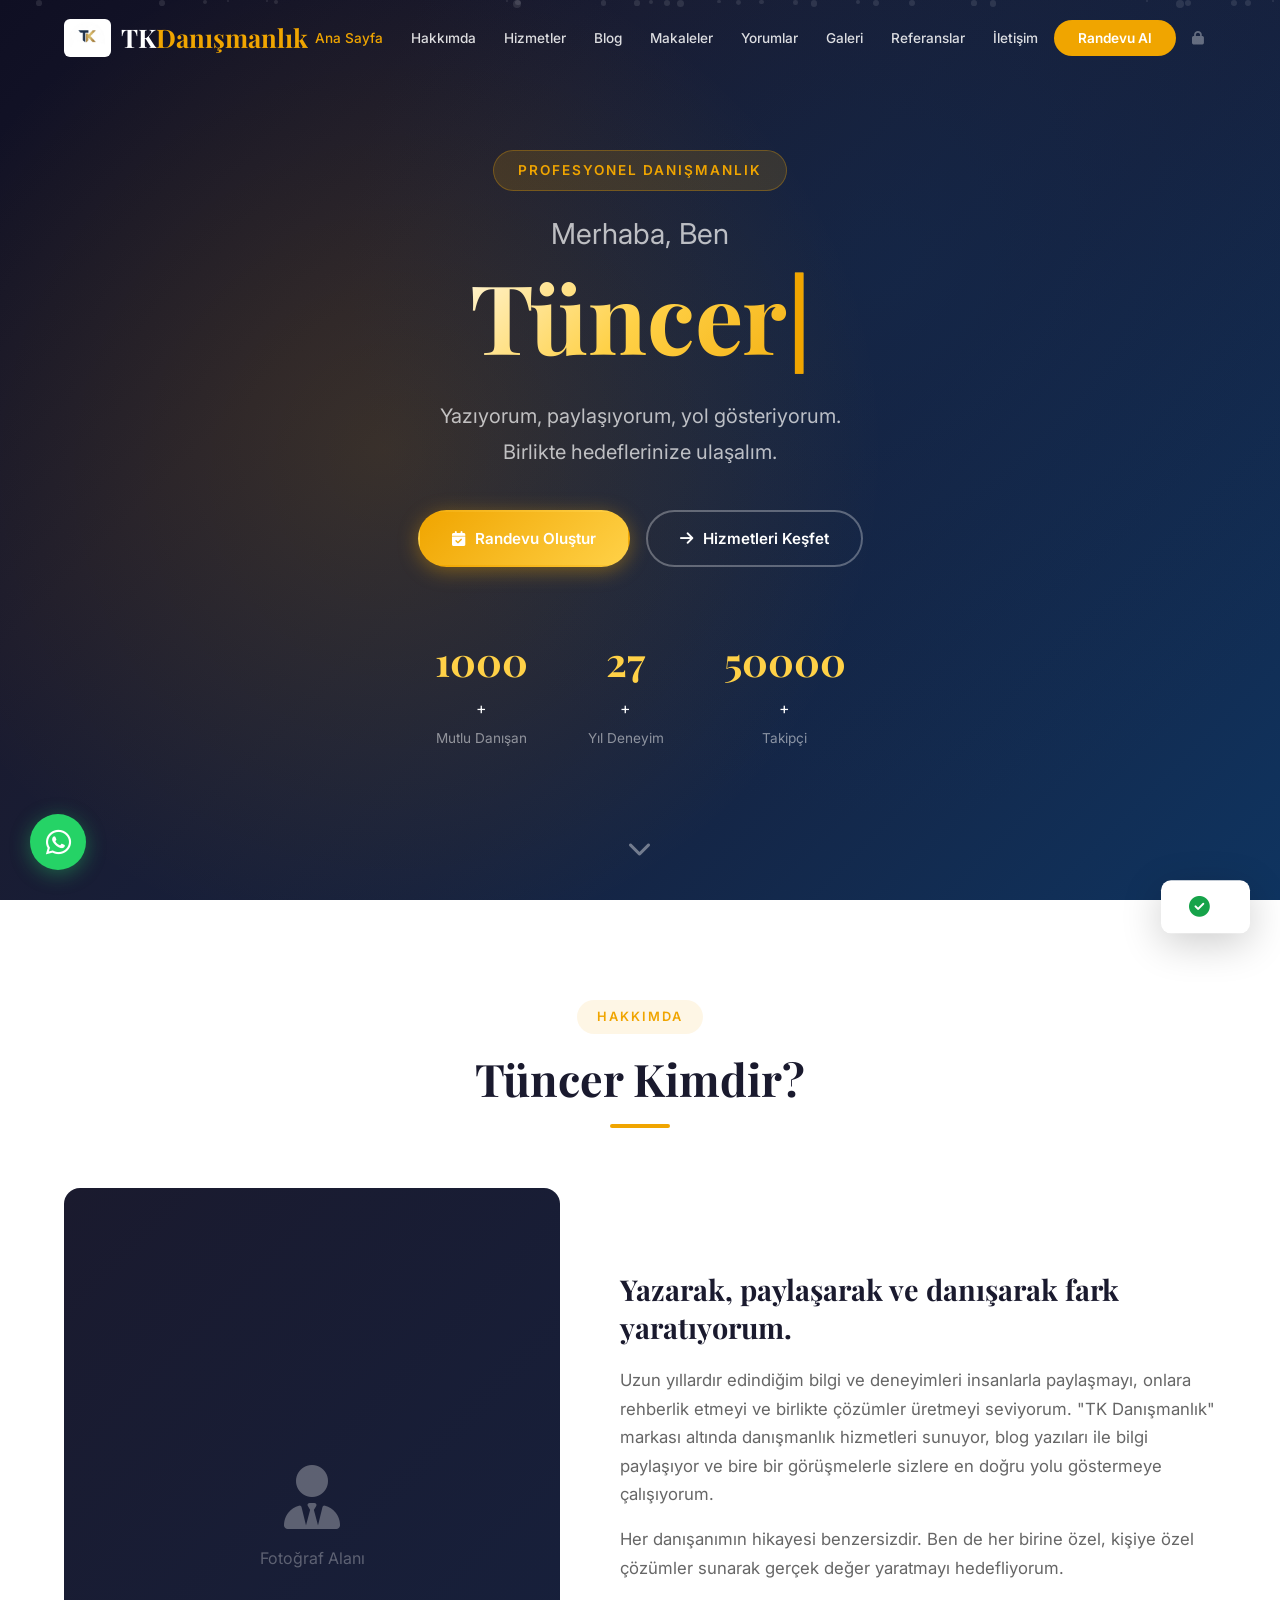
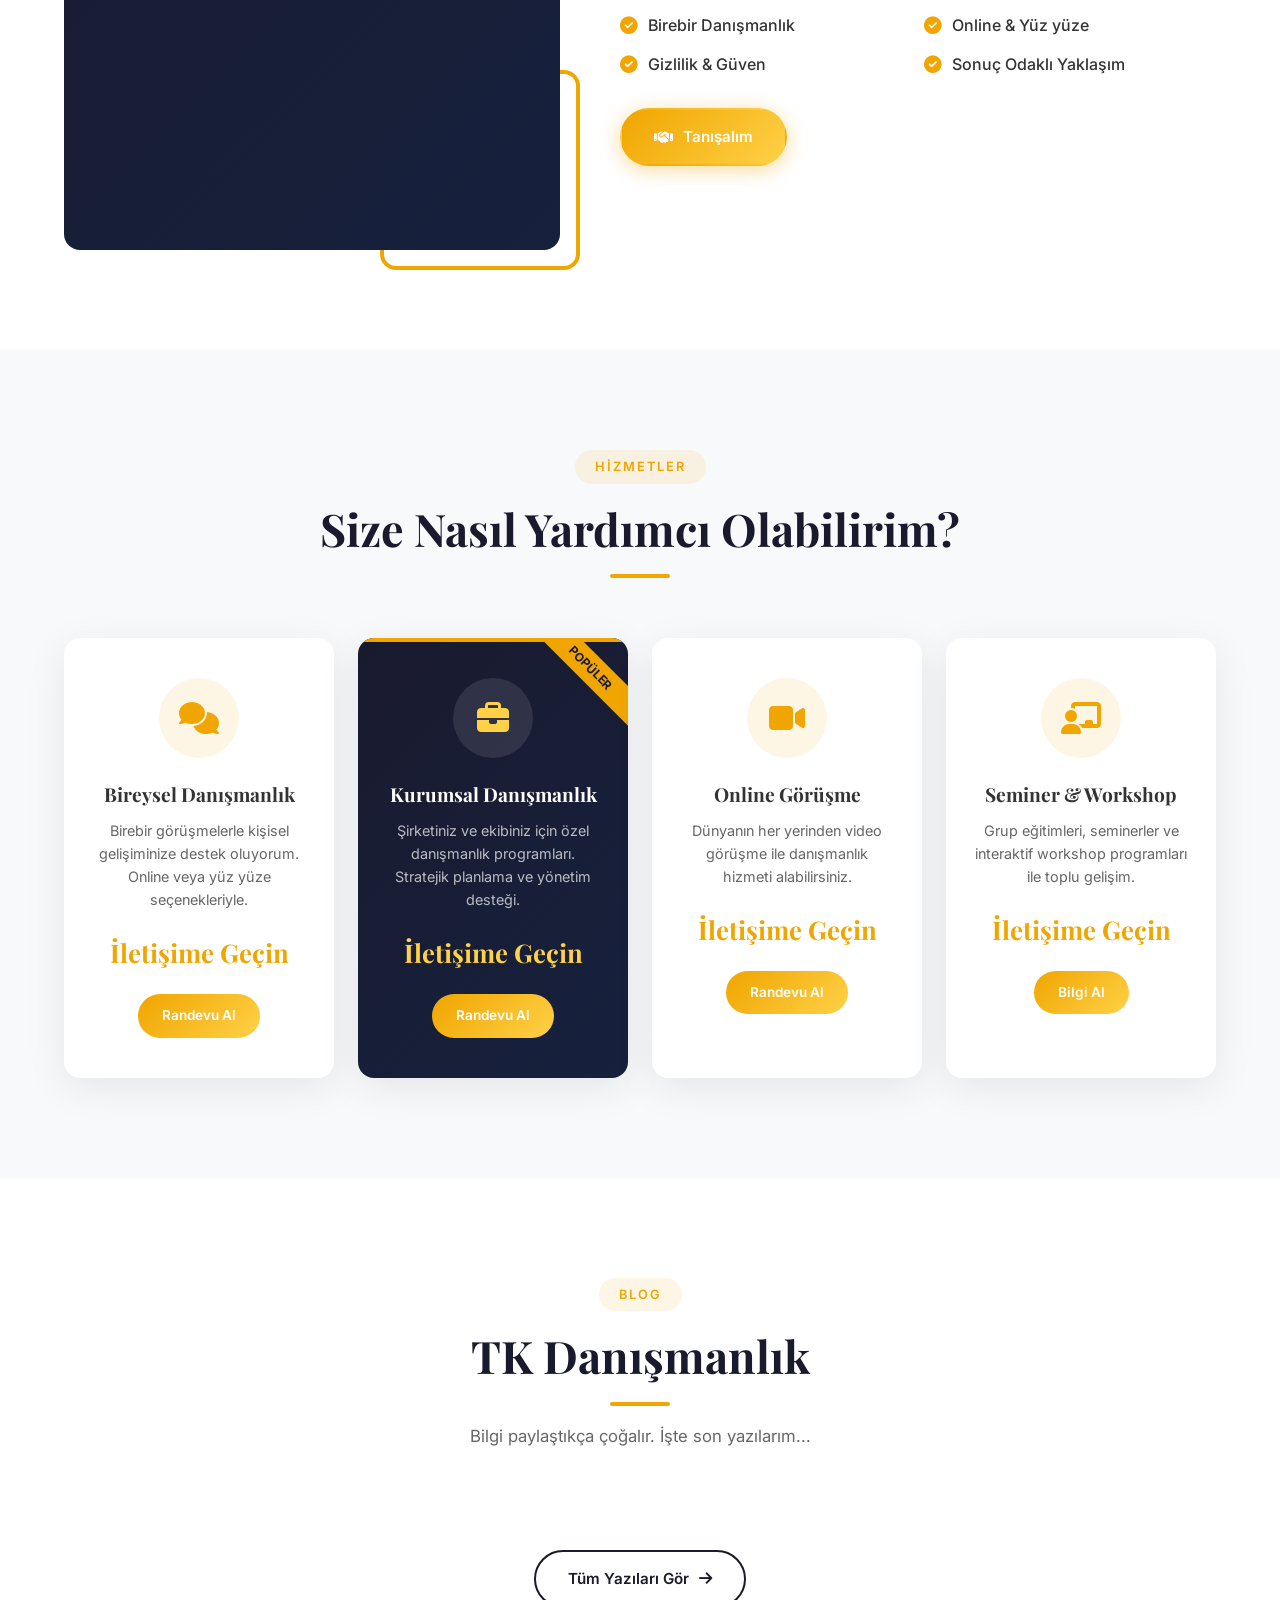
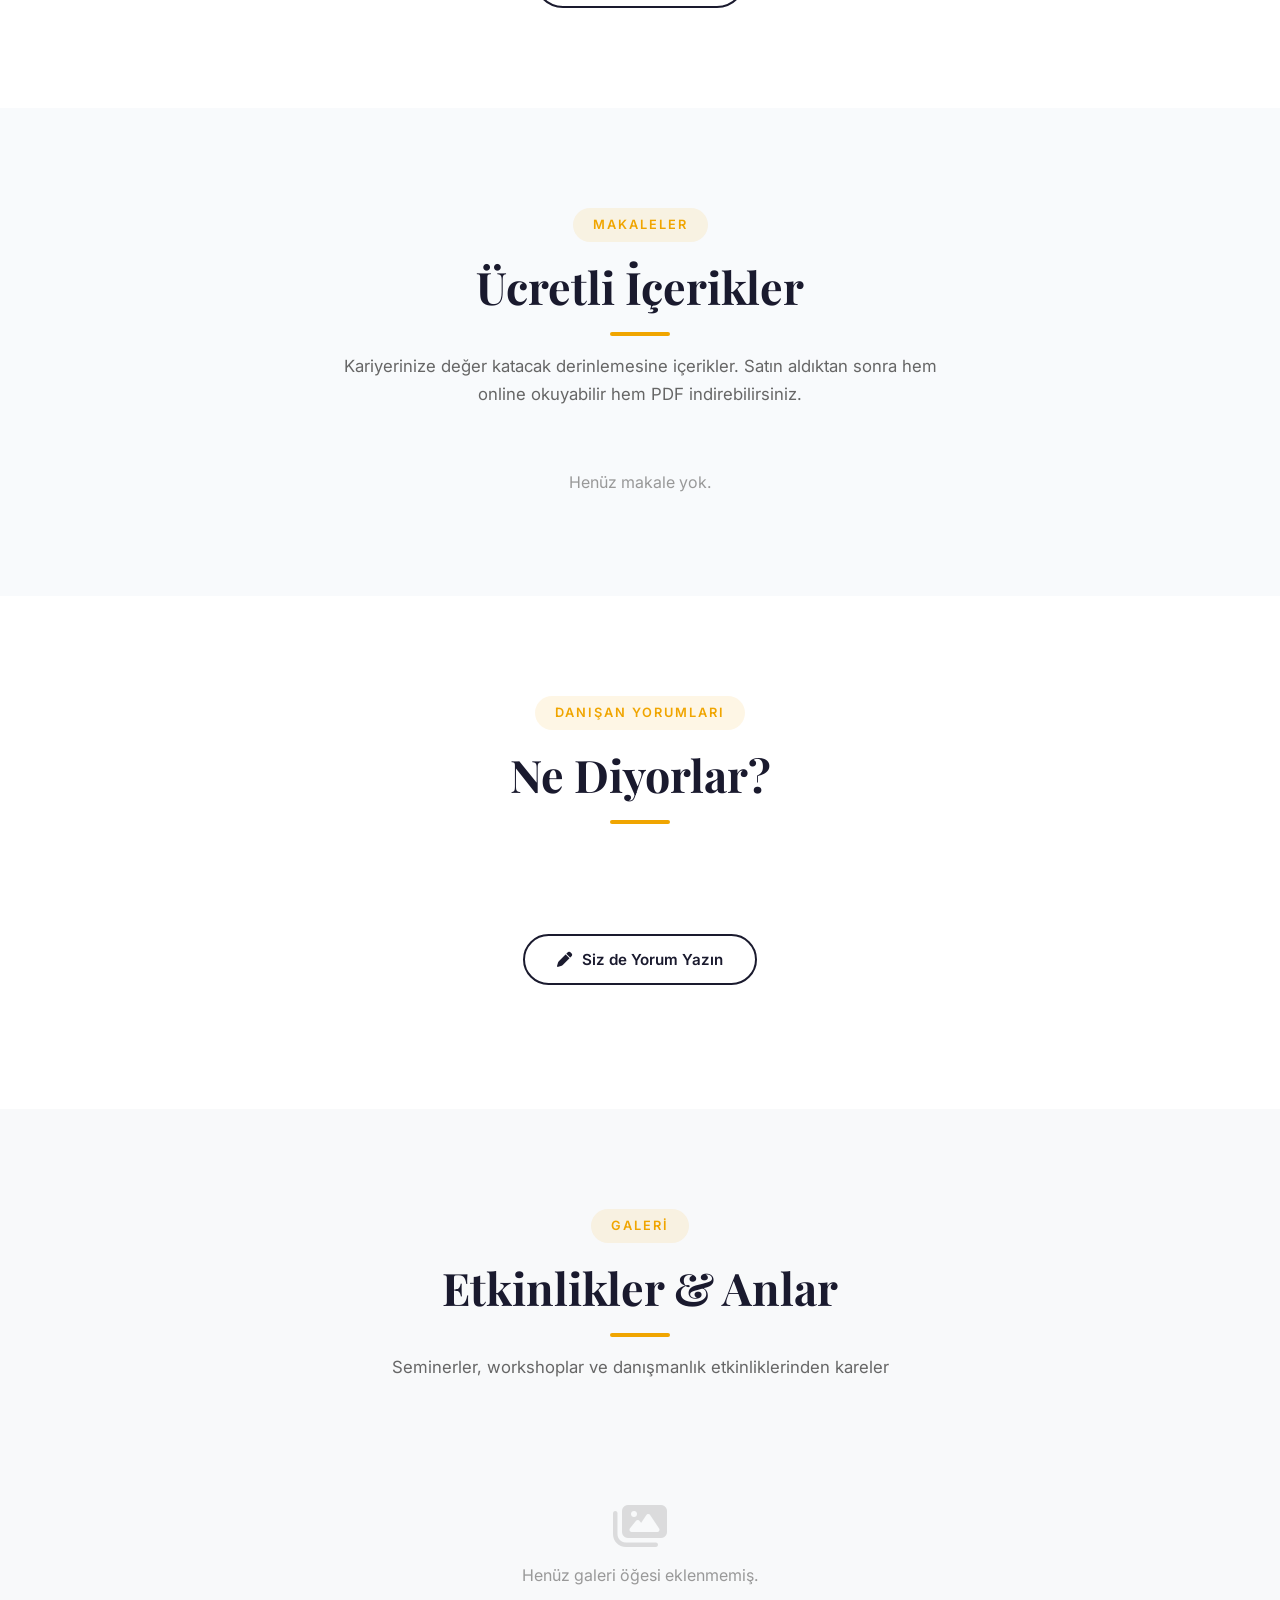
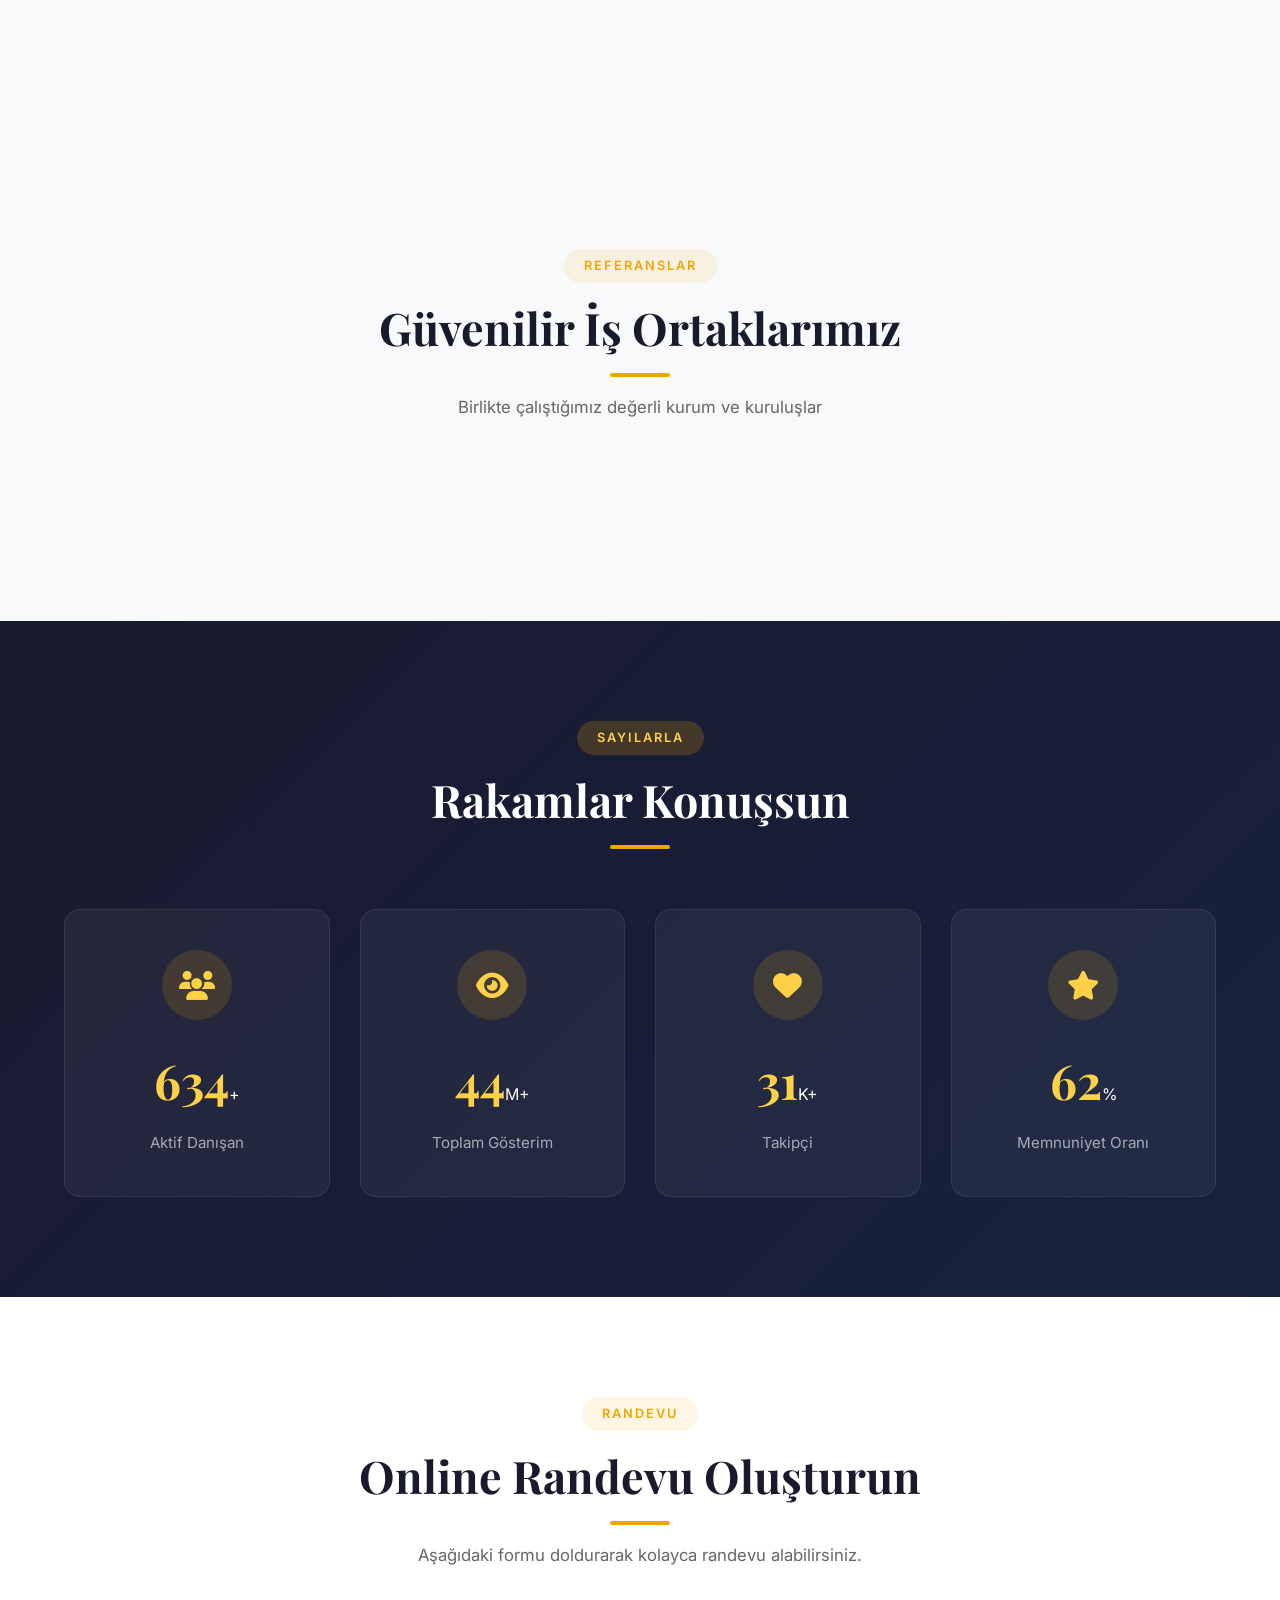
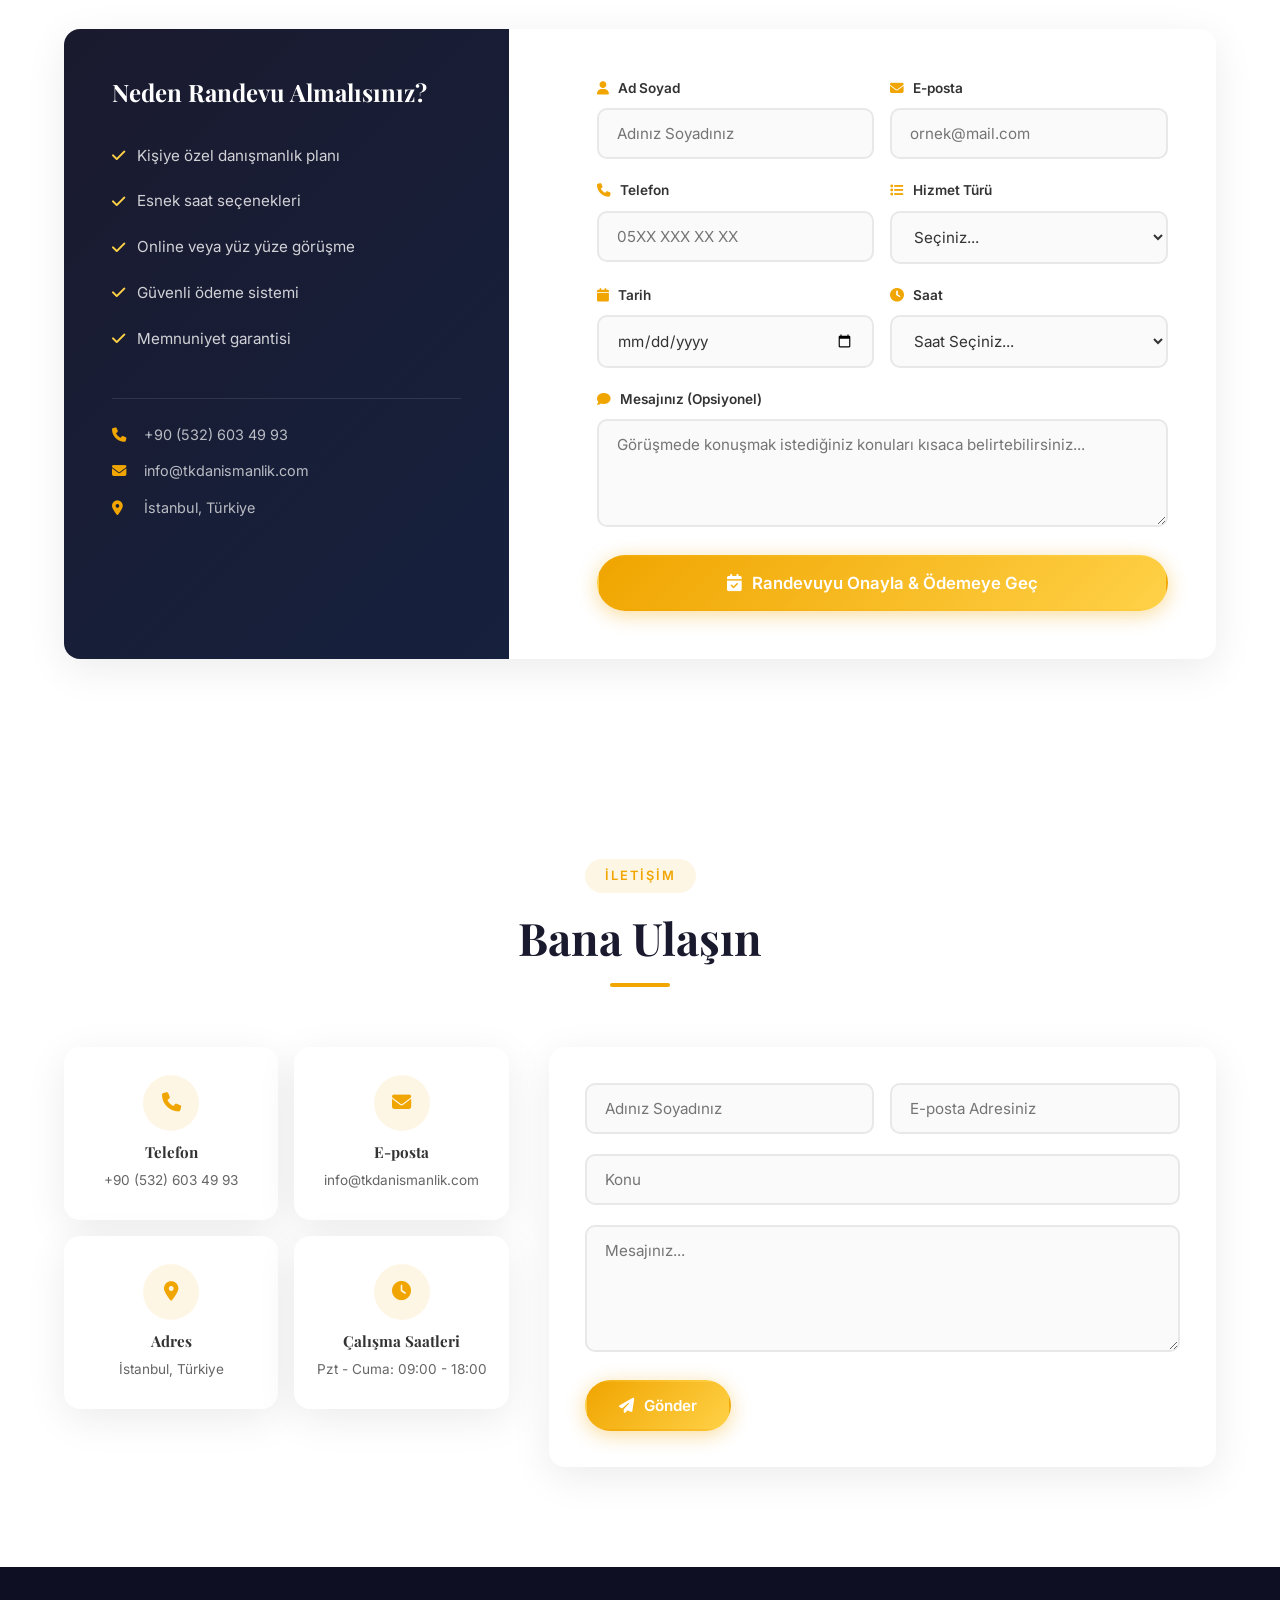
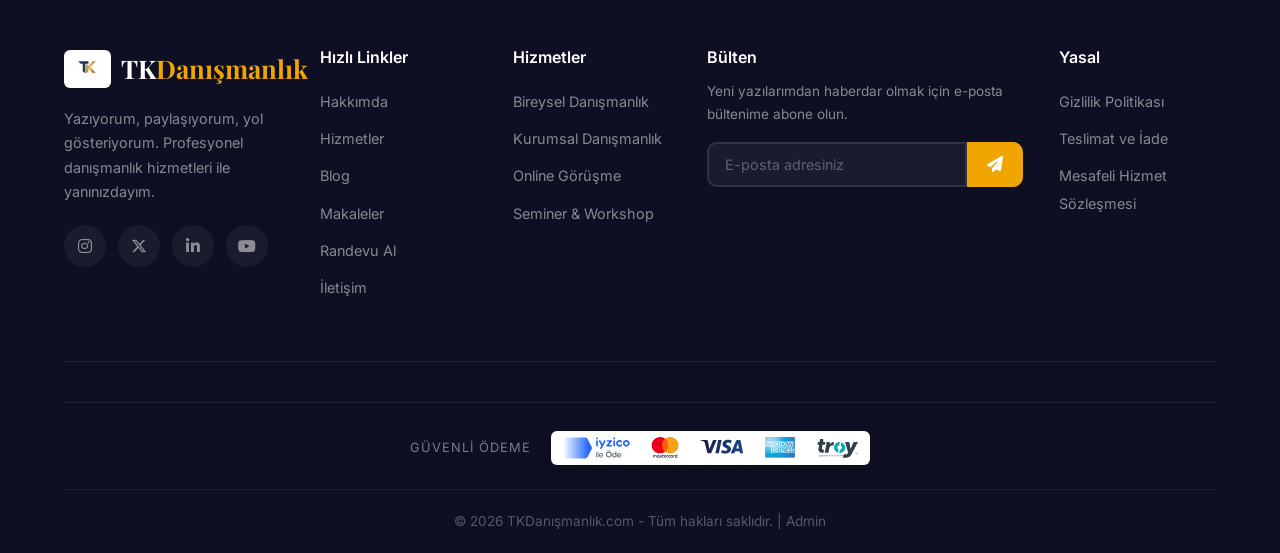
==== commit c02afb29: "Yeni versiyon - TKDanismanlik sitesinin guncel hali - includes/config.php .gitignore'a alindi (hassa" ====
--- a/index.html
+++ b/index.html
@@ -3,19 +3,58 @@
 <head>
     <meta charset="UTF-8">
     <meta name="viewport" content="width=device-width, initial-scale=1.0">
-    <meta name="description" content="Tuncer Yazıyor - Profesyonel Danışmanlık Hizmetleri. Uzman rehberliğiyle hedeflerinize ulaşın.">
-    <meta name="keywords" content="danışmanlık, tuncer yazıyor, profesyonel danışmanlık, online randevu, uzman danışman">
-    <meta name="author" content="Tuncer">
-    <meta property="og:title" content="Tuncer Yazıyor | Danışmanlık">
+    <meta name="description" content="TK Danışmanlık - Profesyonel Danışmanlık Hizmetleri. Uzman rehberliğiyle hedeflerinize ulaşın.">
+    <meta name="keywords" content="danışmanlık, tk danışmanlık, profesyonel danışmanlık, online randevu, uzman danışman">
+    <meta name="author" content="Tüncer">
+    <meta property="og:title" content="TK Danışmanlık">
     <meta property="og:description" content="Profesyonel danışmanlık hizmetleri ile yanınızdayım.">
     <meta property="og:type" content="website">
-    <meta property="og:url" content="https://www.tunceryaziyor.com">
-    <title>Tuncer Yazıyor | Danışmanlık</title>
+    <meta property="og:url" content="https://www.tkdanismanlik.com">
+    <meta property="og:image" content="https://www.tkdanismanlik.com/img/og-image.jpg">
+    <meta property="og:locale" content="tr_TR">
+    <meta name="twitter:card" content="summary_large_image">
+    <meta name="twitter:title" content="TK Danışmanlık">
+    <meta name="twitter:description" content="Profesyonel danışmanlık hizmetleri ile yanınızdayım.">
+    <meta name="robots" content="index, follow">
+    <link rel="canonical" href="https://www.tkdanismanlik.com">
+    <meta name="theme-color" content="#1a1a2e">
+    <meta name="mobile-web-app-capable" content="yes">
+    <meta name="apple-mobile-web-app-capable" content="yes">
+    <meta name="apple-mobile-web-app-status-bar-style" content="black-translucent">
+    <meta name="apple-mobile-web-app-title" content="TK Danışmanlık">
+    <link rel="icon" type="image/svg+xml" href="/icons/icon.svg">
+    <link rel="icon" type="image/jpeg" href="/img/uploads/logo.jpeg">
+    <link rel="apple-touch-icon" href="/img/uploads/logo.jpeg">
+    <link rel="manifest" href="/manifest.json">
+    <title>TK Danışmanlık</title>
+    <!-- Google Analytics - ID'yi değiştirin -->
+    <script async src="https://www.googletagmanager.com/gtag/js?id=G-XXXXXXXXXX"></script>
+    <script>
+        window.dataLayer = window.dataLayer || [];
+        function gtag(){dataLayer.push(arguments);}
+        gtag('js', new Date());
+        gtag('config', 'G-XXXXXXXXXX');
+    </script>
     <link rel="preconnect" href="https://fonts.googleapis.com">
     <link rel="preconnect" href="https://fonts.gstatic.com" crossorigin>
     <link href="https://fonts.googleapis.com/css2?family=Playfair+Display:wght@400;600;700&family=Inter:wght@300;400;500;600&display=swap" rel="stylesheet">
     <link rel="stylesheet" href="https://cdnjs.cloudflare.com/ajax/libs/font-awesome/6.5.1/css/all.min.css">
-    <link rel="stylesheet" href="css/style.css">
+    <link rel="stylesheet" href="css/style.css?v=4">
+    <script type="application/ld+json">
+    {
+        "@context": "https://schema.org",
+        "@type": "ProfessionalService",
+        "name": "TK Danışmanlık",
+        "url": "https://www.tkdanismanlik.com",
+        "description": "Profesyonel danışmanlık hizmetleri",
+        "address": {
+            "@type": "PostalAddress",
+            "addressLocality": "İstanbul",
+            "addressCountry": "TR"
+        },
+        "priceRange": "₺500 - ₺2500"
+    }
+    </script>
 </head>
 <body>
 
@@ -23,14 +62,18 @@
     <nav class="navbar" id="navbar">
         <div class="container nav-container">
             <a href="#hero" class="logo">
-                <span class="logo-text">Tuncer</span><span class="logo-accent">Yazıyor</span>
+                <img src="img/uploads/logo.jpeg" alt="TK Logo" class="logo-img">
+                <span class="logo-text">TK</span><span class="logo-accent">Danışmanlık</span>
             </a>
             <ul class="nav-links" id="navLinks">
                 <li><a href="#hero">Ana Sayfa</a></li>
                 <li><a href="#about">Hakkımda</a></li>
                 <li><a href="#services">Hizmetler</a></li>
                 <li><a href="#blog">Blog</a></li>
+                <li><a href="#makaleler">Makaleler</a></li>
                 <li><a href="#testimonials">Yorumlar</a></li>
+                <li><a href="#gallery">Galeri</a></li>
+                <li><a href="#references">Referanslar</a></li>
                 <li><a href="#contact">İletişim</a></li>
                 <li><a href="#appointment" class="nav-cta">Randevu Al</a></li>
                 <li><a href="admin.html" title="Admin Panel" style="opacity:0.4;font-size:0.85rem;"><i class="fas fa-lock"></i></a></li>
@@ -50,7 +93,7 @@
             <div class="hero-badge">Profesyonel Danışmanlık</div>
             <h1 class="hero-title">
                 <span class="hero-line">Merhaba, Ben</span>
-                <span class="hero-name">Tuncer<span class="cursor">|</span></span>
+                <span class="hero-name">Tüncer<span class="cursor">|</span></span>
             </h1>
             <p class="hero-subtitle">Yazıyorum, paylaşıyorum, yol gösteriyorum.<br>Birlikte hedeflerinize ulaşalım.</p>
             <div class="hero-buttons">
@@ -63,16 +106,16 @@
             </div>
             <div class="hero-stats">
                 <div class="stat">
-                    <span class="stat-number" data-target="500">0</span>+
+                    <span class="stat-number" data-target="1000">0</span>+
                     <span class="stat-label">Mutlu Danışan</span>
                 </div>
                 <div class="stat">
-                    <span class="stat-number" data-target="10">0</span>+
+                    <span class="stat-number" data-target="27">0</span>+
                     <span class="stat-label">Yıl Deneyim</span>
                 </div>
                 <div class="stat">
-                    <span class="stat-number" data-target="150">0</span>+
-                    <span class="stat-label">Yayın & Yazı</span>
+                    <span class="stat-number" data-target="50000">0</span>+
+                    <span class="stat-label">Takipçi</span>
                 </div>
             </div>
         </div>
@@ -86,7 +129,7 @@
         <div class="container">
             <div class="section-header">
                 <span class="section-tag">Hakkımda</span>
-                <h2 class="section-title">Tuncer Kimdir?</h2>
+                <h2 class="section-title">Tüncer Kimdir?</h2>
                 <div class="section-line"></div>
             </div>
             <div class="about-grid">
@@ -104,7 +147,7 @@
                     <p>
                         Uzun yıllardır edindiğim bilgi ve deneyimleri insanlarla paylaşmayı,
                         onlara rehberlik etmeyi ve birlikte çözümler üretmeyi seviyorum.
-                        "Tuncer Yazıyor" markası altında danışmanlık hizmetleri sunuyor,
+                        "TK Danışmanlık" markası altında danışmanlık hizmetleri sunuyor,
                         blog yazıları ile bilgi paylaşıyor ve bire bir görüşmelerle
                         sizlere en doğru yolu göstermeye çalışıyorum.
                     </p>
@@ -153,7 +196,7 @@
                     </div>
                     <h3>Bireysel Danışmanlık</h3>
                     <p>Birebir görüşmelerle kişisel gelişiminize destek oluyorum. Online veya yüz yüze seçenekleriyle.</p>
-                    <div class="service-price">₺750 <span>/ seans</span></div>
+                    <div class="service-price">İletişime Geçin</div>
                     <a href="#appointment" class="btn btn-sm">Randevu Al</a>
                 </div>
                 <div class="service-card featured">
@@ -163,7 +206,7 @@
                     </div>
                     <h3>Kurumsal Danışmanlık</h3>
                     <p>Şirketiniz ve ekibiniz için özel danışmanlık programları. Stratejik planlama ve yönetim desteği.</p>
-                    <div class="service-price">₺2.500 <span>/ seans</span></div>
+                    <div class="service-price">İletişime Geçin</div>
                     <a href="#appointment" class="btn btn-sm">Randevu Al</a>
                 </div>
                 <div class="service-card">
@@ -172,7 +215,7 @@
                     </div>
                     <h3>Online Görüşme</h3>
                     <p>Dünyanın her yerinden video görüşme ile danışmanlık hizmeti alabilirsiniz.</p>
-                    <div class="service-price">₺500 <span>/ seans</span></div>
+                    <div class="service-price">İletişime Geçin</div>
                     <a href="#appointment" class="btn btn-sm">Randevu Al</a>
                 </div>
                 <div class="service-card">
@@ -193,62 +236,12 @@
         <div class="container">
             <div class="section-header">
                 <span class="section-tag">Blog</span>
-                <h2 class="section-title">Tuncer Yazıyor</h2>
+                <h2 class="section-title">TK Danışmanlık</h2>
                 <div class="section-line"></div>
                 <p class="section-desc">Bilgi paylaştıkça çoğalır. İşte son yazılarım...</p>
             </div>
             <div class="blog-grid">
-                <article class="blog-card">
-                    <div class="blog-img">
-                        <div class="blog-img-placeholder">
-                            <i class="fas fa-lightbulb"></i>
-                        </div>
-                        <span class="blog-category">Kişisel Gelişim</span>
-                    </div>
-                    <div class="blog-content">
-                        <div class="blog-meta">
-                            <span><i class="fas fa-calendar"></i> 1 Nisan 2026</span>
-                            <span><i class="fas fa-clock"></i> 5 dk okuma</span>
-                        </div>
-                        <h3>Başarıya Giden Yolda En Önemli 5 Adım</h3>
-                        <p>Hedeflerinize ulaşmak için atmanız gereken temel adımları bu yazımda paylaşıyorum...</p>
-                        <a href="#" class="blog-read-more">Devamını Oku <i class="fas fa-arrow-right"></i></a>
-                    </div>
-                </article>
-                <article class="blog-card">
-                    <div class="blog-img">
-                        <div class="blog-img-placeholder">
-                            <i class="fas fa-brain"></i>
-                        </div>
-                        <span class="blog-category">Strateji</span>
-                    </div>
-                    <div class="blog-content">
-                        <div class="blog-meta">
-                            <span><i class="fas fa-calendar"></i> 25 Mart 2026</span>
-                            <span><i class="fas fa-clock"></i> 7 dk okuma</span>
-                        </div>
-                        <h3>Doğru Kararlar Almak İçin Stratejik Düşünme</h3>
-                        <p>Kararsızlık anlarında size yol gösterecek stratejik düşünme teknikleri...</p>
-                        <a href="#" class="blog-read-more">Devamını Oku <i class="fas fa-arrow-right"></i></a>
-                    </div>
-                </article>
-                <article class="blog-card">
-                    <div class="blog-img">
-                        <div class="blog-img-placeholder">
-                            <i class="fas fa-handshake"></i>
-                        </div>
-                        <span class="blog-category">İletişim</span>
-                    </div>
-                    <div class="blog-content">
-                        <div class="blog-meta">
-                            <span><i class="fas fa-calendar"></i> 18 Mart 2026</span>
-                            <span><i class="fas fa-clock"></i> 4 dk okuma</span>
-                        </div>
-                        <h3>Etkili İletişimin Sırları</h3>
-                        <p>İş ve özel hayatınızda fark yaratacak iletişim becerileri üzerine düşüncelerim...</p>
-                        <a href="#" class="blog-read-more">Devamını Oku <i class="fas fa-arrow-right"></i></a>
-                    </div>
-                </article>
+                <!-- Blog yazıları veritabanından yüklenir -->
             </div>
             <div class="blog-more">
                 <a href="blog.html" class="btn btn-outline">Tüm Yazıları Gör <i class="fas fa-arrow-right"></i></a>
@@ -256,6 +249,21 @@
         </div>
     </section>
 
+    <!-- ========== ÜCRETLİ MAKALELER ========== -->
+    <section class="section makaleler" id="makaleler" style="background:#f8fafc;">
+        <div class="container">
+            <div class="section-header">
+                <span class="section-tag">Makaleler</span>
+                <h2 class="section-title">Ücretli İçerikler</h2>
+                <div class="section-line"></div>
+                <p class="section-desc">Kariyerinize değer katacak derinlemesine içerikler. Satın aldıktan sonra hem online okuyabilir hem PDF indirebilirsiniz.</p>
+            </div>
+            <div class="articles-grid" id="articlesGrid">
+                <p style="text-align:center;color:#999;grid-column:1/-1;">Yükleniyor...</p>
+            </div>
+        </div>
+    </section>
+
     <!-- ========== YORUMLAR ========== -->
     <section class="section testimonials" id="testimonials">
         <div class="container">
@@ -265,44 +273,117 @@
                 <div class="section-line"></div>
             </div>
             <div class="testimonials-grid">
-                <div class="testimonial-card">
-                    <div class="testimonial-stars">
-                        <i class="fas fa-star"></i><i class="fas fa-star"></i><i class="fas fa-star"></i><i class="fas fa-star"></i><i class="fas fa-star"></i>
-                    </div>
-                    <p>"Tuncer Bey ile yaptığımız görüşmeler hayatıma yön verdi. Profesyonel yaklaşımı ve samimiyeti ile gerçekten fark yarattı."</p>
-                    <div class="testimonial-author">
-                        <div class="testimonial-avatar"><i class="fas fa-user"></i></div>
-                        <div>
-                            <strong>Ayşe K.</strong>
-                            <span>Bireysel Danışan</span>
-                        </div>
-                    </div>
-                </div>
-                <div class="testimonial-card">
-                    <div class="testimonial-stars">
-                        <i class="fas fa-star"></i><i class="fas fa-star"></i><i class="fas fa-star"></i><i class="fas fa-star"></i><i class="fas fa-star"></i>
-                    </div>
-                    <p>"Şirketimizin stratejik planlamasında büyük katkı sağladı. Ekibimiz üzerindeki pozitif etkisi hâlâ devam ediyor."</p>
-                    <div class="testimonial-author">
-                        <div class="testimonial-avatar"><i class="fas fa-user"></i></div>
-                        <div>
-                            <strong>Mehmet Y.</strong>
-                            <span>CEO, Kurumsal Danışan</span>
-                        </div>
-                    </div>
-                </div>
-                <div class="testimonial-card">
-                    <div class="testimonial-stars">
-                        <i class="fas fa-star"></i><i class="fas fa-star"></i><i class="fas fa-star"></i><i class="fas fa-star"></i><i class="fas fa-star"></i>
-                    </div>
-                    <p>"Blog yazılarını takip ediyorum, her biri ayrı bir değer. Danışmanlık seansı ise bambaşka bir deneyim. Kesinlikle tavsiye ederim."</p>
-                    <div class="testimonial-author">
-                        <div class="testimonial-avatar"><i class="fas fa-user"></i></div>
-                        <div>
-                            <strong>Zeynep A.</strong>
-                            <span>Online Danışan</span>
-                        </div>
-                    </div>
+                <!-- Yorumlar veritabanından yüklenir -->
+            </div>
+
+            <!-- Yorum Yazma Formu -->
+            <div class="review-form-wrapper" id="reviewFormWrapper">
+                <div class="review-form-toggle">
+                    <button class="btn btn-outline" id="toggleReviewForm">
+                        <i class="fas fa-pen"></i> Siz de Yorum Yazın
+                    </button>
+                </div>
+                <form class="review-form" id="reviewForm" style="display:none;">
+                    <h4><i class="fas fa-star"></i> Deneyiminizi Paylaşın</h4>
+                    <div class="form-row">
+                        <div class="form-group">
+                            <input type="text" name="reviewName" required placeholder="Adınız Soyadınız">
+                        </div>
+                        <div class="form-group">
+                            <input type="text" name="reviewRole" placeholder="Ör: Bireysel Danışan">
+                        </div>
+                    </div>
+                    <div class="form-group">
+                        <textarea name="reviewText" rows="4" required placeholder="Danışmanlık deneyiminizi paylaşın..."></textarea>
+                    </div>
+                    <div class="form-group">
+                        <label style="font-size:0.85rem;font-weight:600;margin-bottom:8px;display:block;">Puanınız</label>
+                        <div class="star-rating" id="starRating">
+                            <i class="fas fa-star" data-star="1"></i>
+                            <i class="fas fa-star" data-star="2"></i>
+                            <i class="fas fa-star" data-star="3"></i>
+                            <i class="fas fa-star" data-star="4"></i>
+                            <i class="fas fa-star active" data-star="5"></i>
+                        </div>
+                        <input type="hidden" name="reviewStars" id="reviewStars" value="5">
+                    </div>
+                    <button type="submit" class="btn btn-primary">
+                        <i class="fas fa-paper-plane"></i> Yorumu Gönder
+                    </button>
+                    <p class="review-note"><i class="fas fa-info-circle"></i> Yorumunuz incelendikten sonra yayınlanacaktır.</p>
+                </form>
+            </div>
+        </div>
+    </section>
+
+    <!-- ========== GALERİ / ETKİNLİKLER ========== -->
+    <section class="section gallery" id="gallery">
+        <div class="container">
+            <div class="section-header">
+                <span class="section-tag">Galeri</span>
+                <h2 class="section-title">Etkinlikler & Anlar</h2>
+                <div class="section-line"></div>
+                <p class="section-desc">Seminerler, workshoplar ve danışmanlık etkinliklerinden kareler</p>
+            </div>
+            <div class="gallery-grid" id="galleryGrid">
+                <!-- JS ile doldurulacak -->
+                <div class="gallery-empty">
+                    <i class="fas fa-images"></i>
+                    <p>Henüz galeri öğesi eklenmemiş.</p>
+                </div>
+            </div>
+        </div>
+    </section>
+
+    <!-- ========== REFERANSLAR ========== -->
+    <section class="section references" id="references">
+        <div class="container">
+            <div class="section-header">
+                <span class="section-tag">Referanslar</span>
+                <h2 class="section-title">Güvenilir İş Ortaklarımız</h2>
+                <div class="section-line"></div>
+                <p class="section-desc">Birlikte çalıştığımız değerli kurum ve kuruluşlar</p>
+            </div>
+            <div class="references-slider" id="referencesSlider">
+                <div class="references-track" id="referencesTrack">
+                    <!-- JS ile doldurulacak -->
+                </div>
+            </div>
+            <div class="references-empty" id="referencesEmpty" style="display:none;">
+                <i class="fas fa-building"></i>
+                <p>Henüz referans eklenmemiş.</p>
+            </div>
+        </div>
+    </section>
+
+    <!-- ========== SAYILARLA ========== -->
+    <section class="section numbers" id="numbers">
+        <div class="container">
+            <div class="section-header">
+                <span class="section-tag">Sayılarla</span>
+                <h2 class="section-title">Rakamlar Konuşsun</h2>
+                <div class="section-line"></div>
+            </div>
+            <div class="numbers-grid">
+                <div class="number-card">
+                    <div class="number-icon"><i class="fas fa-users"></i></div>
+                    <span class="number-value" data-target="1000">0</span>+
+                    <p>Aktif Danışan</p>
+                </div>
+                <div class="number-card">
+                    <div class="number-icon"><i class="fas fa-eye"></i></div>
+                    <span class="number-value" data-target="70">0</span>M+
+                    <p>Toplam Gösterim</p>
+                </div>
+                <div class="number-card">
+                    <div class="number-icon"><i class="fas fa-heart"></i></div>
+                    <span class="number-value" data-target="50">0</span>K+
+                    <p>Takipçi</p>
+                </div>
+                <div class="number-card">
+                    <div class="number-icon"><i class="fas fa-star"></i></div>
+                    <span class="number-value" data-target="98">0</span>%
+                    <p>Memnuniyet Oranı</p>
                 </div>
             </div>
         </div>
@@ -328,8 +409,8 @@
                         <li><i class="fas fa-check"></i> Memnuniyet garantisi</li>
                     </ul>
                     <div class="appointment-contact">
-                        <div><i class="fas fa-phone"></i> +90 (5XX) XXX XX XX</div>
-                        <div><i class="fas fa-envelope"></i> info@tunceryaziyor.com</div>
+                        <div><i class="fas fa-phone"></i> +90 (532) 603 49 93</div>
+                        <div><i class="fas fa-envelope"></i> info@tkdanismanlik.com</div>
                         <div><i class="fas fa-map-marker-alt"></i> İstanbul, Türkiye</div>
                     </div>
                 </div>
@@ -353,10 +434,9 @@
                             <label for="serviceType"><i class="fas fa-list"></i> Hizmet Türü</label>
                             <select id="serviceType" name="serviceType" required>
                                 <option value="">Seçiniz...</option>
-                                <option value="bireysel">Bireysel Danışmanlık - ₺750</option>
-                                <option value="kurumsal">Kurumsal Danışmanlık - ₺2.500</option>
-                                <option value="online">Online Görüşme - ₺500</option>
-                                <option value="seminer">Seminer & Workshop - Fiyat Sorunuz</option>
+                                <option value="bireysel">Bireysel Danışmanlık</option>
+                                <option value="kurumsal">Kurumsal Danışmanlık</option>
+                                <option value="online">Online Görüşme</option>
                             </select>
                         </div>
                     </div>
@@ -404,49 +484,21 @@
                 <div class="payment-summary" id="paymentSummary">
                     <!-- JS ile doldurulacak -->
                 </div>
-                <form class="payment-form" id="paymentForm">
-                    <div class="card-preview" id="cardPreview">
-                        <div class="card-preview-inner">
-                            <div class="card-chip"></div>
-                            <div class="card-number-display" id="cardNumberDisplay">**** **** **** ****</div>
-                            <div class="card-bottom">
-                                <div>
-                                    <span class="card-label">Kart Sahibi</span>
-                                    <div id="cardNameDisplay">AD SOYAD</div>
-                                </div>
-                                <div>
-                                    <span class="card-label">Son Kullanma</span>
-                                    <div id="cardExpiryDisplay">MM/YY</div>
-                                </div>
-                            </div>
-                        </div>
-                    </div>
-                    <div class="form-group">
-                        <label for="cardName"><i class="fas fa-user"></i> Kart Üzerindeki İsim</label>
-                        <input type="text" id="cardName" name="cardName" required placeholder="Ad Soyad" autocomplete="cc-name">
-                    </div>
-                    <div class="form-group">
-                        <label for="cardNumber"><i class="fas fa-credit-card"></i> Kart Numarası</label>
-                        <input type="text" id="cardNumber" name="cardNumber" required placeholder="0000 0000 0000 0000" maxlength="19" autocomplete="cc-number">
-                    </div>
-                    <div class="form-row">
-                        <div class="form-group">
-                            <label for="cardExpiry"><i class="fas fa-calendar"></i> Son Kullanma</label>
-                            <input type="text" id="cardExpiry" name="cardExpiry" required placeholder="MM/YY" maxlength="5" autocomplete="cc-exp">
-                        </div>
-                        <div class="form-group">
-                            <label for="cardCvv"><i class="fas fa-lock"></i> CVV</label>
-                            <input type="text" id="cardCvv" name="cardCvv" required placeholder="***" maxlength="4" autocomplete="cc-csc">
-                        </div>
-                    </div>
+                <div class="payment-form-container">
+                    <form class="payment-form" id="paymentForm">
+                        <div class="payment-loading">
+                            <i class="fas fa-spinner fa-spin"></i>
+                            <span>Güvenli ödeme formu yükleniyor...</span>
+                        </div>
+                    </form>
                     <div class="payment-security">
                         <i class="fas fa-shield-alt"></i>
-                        <span>256-bit SSL ile korunan güvenli ödeme. Kart bilgileriniz şifrelenerek iletilir.</span>
-                    </div>
-                    <button type="submit" class="btn btn-primary btn-full" id="payButton">
-                        <i class="fas fa-lock"></i> Güvenli Ödeme Yap
-                    </button>
-                </form>
+                        <span>Ödemeniz iyzico altyapısı üzerinden 256-bit SSL ile güvenle alınır. Kart bilgileriniz sitemizde saklanmaz.</span>
+                    </div>
+                    <div class="payment-iyzico-brand">
+                        <img src="img/payment/iyzico-ile-ode.svg" alt="iyzico ile Öde" loading="lazy">
+                    </div>
+                </div>
             </div>
         </div>
     </section>
@@ -464,12 +516,12 @@
                     <div class="contact-card">
                         <div class="contact-card-icon"><i class="fas fa-phone"></i></div>
                         <h4>Telefon</h4>
-                        <p>+90 (5XX) XXX XX XX</p>
+                        <p>+90 (532) 603 49 93</p>
                     </div>
                     <div class="contact-card">
                         <div class="contact-card-icon"><i class="fas fa-envelope"></i></div>
                         <h4>E-posta</h4>
-                        <p>info@tunceryaziyor.com</p>
+                        <p>info@tkdanismanlik.com</p>
                     </div>
                     <div class="contact-card">
                         <div class="contact-card-icon"><i class="fas fa-map-marker-alt"></i></div>
@@ -511,7 +563,8 @@
             <div class="footer-grid">
                 <div class="footer-brand">
                     <a href="#hero" class="logo">
-                        <span class="logo-text">Tuncer</span><span class="logo-accent">Yazıyor</span>
+                        <img src="img/uploads/logo.jpeg" alt="TK Logo" class="logo-img">
+                        <span class="logo-text">TK</span><span class="logo-accent">Danışmanlık</span>
                     </a>
                     <p>Yazıyorum, paylaşıyorum, yol gösteriyorum. Profesyonel danışmanlık hizmetleri ile yanınızdayım.</p>
                     <div class="footer-social">
@@ -527,6 +580,7 @@
                         <li><a href="#about">Hakkımda</a></li>
                         <li><a href="#services">Hizmetler</a></li>
                         <li><a href="#blog">Blog</a></li>
+                        <li><a href="#makaleler">Makaleler</a></li>
                         <li><a href="#appointment">Randevu Al</a></li>
                         <li><a href="#contact">İletişim</a></li>
                     </ul>
@@ -548,9 +602,23 @@
                         <button type="submit"><i class="fas fa-paper-plane"></i></button>
                     </form>
                 </div>
+                <div class="footer-links footer-legal">
+                    <h4>Yasal</h4>
+                    <ul>
+                        <li><a href="gizlilik-politikasi.html">Gizlilik Politikası</a></li>
+                        <li><a href="teslimat-iade.html">Teslimat ve İade</a></li>
+                        <li><a href="mesafeli-sozlesme.html">Mesafeli Hizmet Sözleşmesi</a></li>
+                    </ul>
+                </div>
+            </div>
+            <div class="footer-payments">
+                <span class="footer-payments-label">Güvenli Ödeme</span>
+                <div class="footer-payments-logos">
+                    <img src="img/payment/iyzico-logo-band.svg" alt="iyzico ile Öde - Visa, Mastercard, Troy" loading="lazy">
+                </div>
             </div>
             <div class="footer-bottom">
-                <p>&copy; 2026 TuncerYazıyor.com - Tüm hakları saklıdır. | <a href="admin.html" style="color:rgba(255,255,255,0.3);text-decoration:none;">Admin</a></p>
+                <p>&copy; 2026 TKDanışmanlık.com - Tüm hakları saklıdır. | <a href="admin.html" style="color:rgba(255,255,255,0.3);text-decoration:none;">Admin</a></p>
             </div>
         </div>
     </footer>
@@ -561,11 +629,298 @@
         <span id="toastMessage"></span>
     </div>
 
+    <!-- Lightbox -->
+    <div class="lightbox" id="lightbox" onclick="this.classList.remove('active')">
+        <button class="lightbox-close"><i class="fas fa-times"></i></button>
+        <div class="lightbox-content" id="lightboxContent"></div>
+    </div>
+
+    <!-- WhatsApp Float -->
+    <a href="https://wa.me/905326034993" target="_blank" class="whatsapp-float" aria-label="WhatsApp">
+        <i class="fab fa-whatsapp"></i>
+    </a>
+
     <!-- Back to Top -->
     <button class="back-to-top" id="backToTop" aria-label="Yukarı çık">
         <i class="fas fa-arrow-up"></i>
     </button>
 
-    <script src="js/main.js"></script>
+    <!-- Blog Modal -->
+    <div class="blog-modal-overlay" id="blogModal">
+        <div class="blog-modal">
+            <button class="blog-modal-close" id="blogModalClose"><i class="fas fa-times"></i></button>
+            <div class="blog-modal-body">
+                <span class="blog-category" id="blogModalCategory"></span>
+                <h2 id="blogModalTitle"></h2>
+                <div class="blog-meta" style="margin:12px 0 24px;">
+                    <span><i class="fas fa-calendar"></i> <span id="blogModalDate"></span></span>
+                    <span><i class="fas fa-clock"></i> <span id="blogModalReadTime"></span></span>
+                </div>
+                <div class="blog-modal-content" id="blogModalContent"></div>
+            </div>
+        </div>
+    </div>
+
+    <!-- ========== MAKALE / SATIN ALMA MODAL ========== -->
+    <style>
+        .articles-grid { display: grid; grid-template-columns: repeat(3, 1fr); gap: 30px; }
+        @media (max-width: 768px) { .articles-grid { grid-template-columns: 1fr; max-width: 500px; margin: 0 auto; } }
+        .article-price-badge {
+            position: absolute; top: 14px; right: 14px;
+            background: #f0a500; color: #fff;
+            padding: 6px 14px; border-radius: 20px;
+            font-weight: 700; font-size: .9rem;
+            box-shadow: 0 2px 8px rgba(0,0,0,.2);
+        }
+        .article-card-cover {
+            position: relative; height: 200px;
+            background: linear-gradient(135deg, #1a1a2e, #0f3460);
+            color: rgba(255,255,255,.3);
+            display: flex; align-items: center; justify-content: center;
+            font-size: 3rem; overflow: hidden;
+        }
+        .article-card-cover img { width:100%; height:100%; object-fit:cover; }
+        .article-buy-btn {
+            background:#1a1a2e; color:#fff;
+            padding:10px 18px; border-radius:8px;
+            text-align:center; text-decoration:none;
+            font-weight:600; display:inline-block;
+            margin-top: 14px;
+            transition: background .2s;
+        }
+        .article-buy-btn:hover { background:#f0a500; }
+
+        .buy-modal-overlay {
+            position: fixed; inset: 0;
+            background: rgba(15,15,35,.75);
+            z-index: 9999;
+            display: none; align-items: flex-start; justify-content: center;
+            padding: 60px 16px;
+            overflow-y: auto;
+        }
+        .buy-modal-overlay.active { display: flex; }
+        .buy-modal {
+            background: #fff; border-radius: 16px;
+            max-width: 640px; width: 100%;
+            box-shadow: 0 20px 60px rgba(0,0,0,.4);
+            overflow: hidden;
+            animation: buyModalIn .25s ease;
+        }
+        @keyframes buyModalIn { from { opacity: 0; transform: translateY(20px); } to { opacity: 1; transform: translateY(0); } }
+        .buy-modal-header {
+            padding: 24px 28px;
+            background: linear-gradient(135deg, #1a1a2e, #16213e);
+            color: #fff;
+            display: flex; align-items: center; justify-content: space-between;
+        }
+        .buy-modal-header h3 { font-size: 1.15rem; margin: 0; }
+        .buy-modal-close {
+            background: none; border: none; color: #fff;
+            font-size: 1.4rem; cursor: pointer;
+            opacity: .7;
+        }
+        .buy-modal-close:hover { opacity: 1; }
+        .buy-modal-body { padding: 28px; }
+        .buy-modal-body h2 {
+            font-family: 'Playfair Display', serif;
+            font-size: 1.5rem; color: #1a1a2e; margin-bottom: 10px;
+        }
+        .buy-modal-body .summary { color: #475569; font-size: 1rem; line-height: 1.6; margin-bottom: 20px; }
+        .buy-modal-body .price-line {
+            display:inline-flex; align-items:center; gap:10px;
+            background: linear-gradient(135deg, #f0a500, #d4940a);
+            color:#fff; padding: 10px 18px; border-radius: 24px;
+            font-weight: 700; margin-bottom: 18px;
+        }
+        .buy-form .form-grp { margin-bottom: 14px; }
+        .buy-form label { display:block; font-size:.9rem; color:#334155; margin-bottom:6px; font-weight:500; }
+        .buy-form input {
+            width:100%; padding: 12px 14px;
+            border: 2px solid #e2e8f0; border-radius: 8px;
+            font-size: .95rem; font-family: 'Inter', sans-serif;
+        }
+        .buy-form input:focus { outline:none; border-color: #f0a500; }
+        .buy-form .row2 { display: grid; grid-template-columns: 1fr 1fr; gap: 14px; }
+        @media (max-width: 500px) { .buy-form .row2 { grid-template-columns: 1fr; } }
+        .buy-submit {
+            width:100%;
+            background: linear-gradient(135deg, #1a1a2e, #16213e);
+            color:#fff; padding: 14px;
+            border:none; border-radius: 10px;
+            font-size: 1rem; font-weight: 600;
+            cursor: pointer;
+            margin-top: 8px;
+        }
+        .buy-submit:disabled { opacity:.6; cursor: not-allowed; }
+        .buy-error {
+            background:#fff7ed; color:#9a3412;
+            border-radius:10px; padding:12px;
+            font-size:.9rem; margin-top:14px;
+            display:none;
+        }
+    </style>
+
+    <div class="buy-modal-overlay" id="buyModal">
+        <div class="buy-modal">
+            <div class="buy-modal-header">
+                <h3><i class="fas fa-lock"></i> Makaleyi Aç</h3>
+                <button class="buy-modal-close" id="buyModalClose"><i class="fas fa-times"></i></button>
+            </div>
+            <div class="buy-modal-body" id="buyModalBody">
+                <!-- doldurulur -->
+            </div>
+        </div>
+    </div>
+
+    <script>
+    (function() {
+        const grid = document.getElementById('articlesGrid');
+        if (!grid) return;
+
+        function esc(t) { const d = document.createElement('div'); d.textContent = t || ''; return d.innerHTML; }
+        function fmtPrice(n) { return Number(n || 0).toLocaleString('tr-TR', { minimumFractionDigits: 0, maximumFractionDigits: 2 }); }
+
+        async function loadArticles() {
+            let list = [];
+            try {
+                const res = await fetch('api/articles.php', { cache: 'no-store' });
+                if (res.ok) list = await res.json();
+            } catch (e) {}
+
+            if (!Array.isArray(list) || list.length === 0) {
+                grid.innerHTML = '<p style="text-align:center;color:#999;grid-column:1/-1;">Henüz makale yok.</p>';
+                return;
+            }
+
+            grid.innerHTML = list.map(function(a) {
+                const cover = a.cover_image
+                    ? '<img src="' + esc(a.cover_image) + '" alt="">'
+                    : '<i class="fas fa-file-alt"></i>';
+                return '<article class="blog-card" data-id="' + a.id + '" style="cursor:pointer;">' +
+                    '<div class="article-card-cover">' + cover +
+                        '<span class="article-price-badge">' + fmtPrice(a.price) + ' ₺</span>' +
+                    '</div>' +
+                    '<div class="blog-content">' +
+                        '<div class="blog-meta"><span><i class="far fa-clock"></i> ' + esc(a.read_time || '5 dk') + '</span></div>' +
+                        '<h3 style="font-size:1.1rem;margin-bottom:10px;color:#1a1a2e;">' + esc(a.title) + '</h3>' +
+                        '<p style="color:#64748b;font-size:.95rem;line-height:1.6;">' + esc(a.summary || '') + '</p>' +
+                        '<span class="article-buy-btn">Detay ve Satın Al <i class="fas fa-arrow-right"></i></span>' +
+                    '</div></article>';
+            }).join('');
+
+            grid.querySelectorAll('.blog-card').forEach(function(card) {
+                card.addEventListener('click', function() {
+                    const id = card.dataset.id;
+                    const article = list.find(function(x) { return String(x.id) === String(id); });
+                    if (article) openBuyModal(article);
+                });
+            });
+        }
+
+        const buyModal = document.getElementById('buyModal');
+        const buyBody  = document.getElementById('buyModalBody');
+
+        function openBuyModal(article) {
+            buyBody.innerHTML =
+                '<h2>' + esc(article.title) + '</h2>' +
+                '<div class="summary">' + esc(article.summary || '') + '</div>' +
+                '<div class="price-line"><i class="fas fa-shield-alt"></i> ' + fmtPrice(article.price) + ' ₺ — Tek seferlik ödeme, süresiz erişim</div>' +
+                '<form class="buy-form" id="buyForm">' +
+                    '<div class="form-grp"><label>Ad Soyad *</label><input type="text" name="fullName" required></div>' +
+                    '<div class="row2">' +
+                        '<div class="form-grp"><label>E-posta *</label><input type="email" name="email" required></div>' +
+                        '<div class="form-grp"><label>Telefon</label><input type="tel" name="phone" placeholder="05XX XXX XX XX"></div>' +
+                    '</div>' +
+                    '<button type="submit" class="buy-submit" id="buySubmit"><i class="fas fa-shield-alt"></i> ' + fmtPrice(article.price) + ' ₺ Öde ve Aç</button>' +
+                    '<div class="buy-error" id="buyError"></div>' +
+                    '<div id="buyPaymentMount" style="margin-top:18px;"></div>' +
+                '</form>';
+
+            buyModal.classList.add('active');
+            document.body.style.overflow = 'hidden';
+
+            document.getElementById('buyForm').addEventListener('submit', async function(e) {
+                e.preventDefault();
+                const btn = document.getElementById('buySubmit');
+                const err = document.getElementById('buyError');
+                err.style.display = 'none';
+                btn.disabled = true;
+                btn.innerHTML = '<i class="fas fa-spinner fa-spin"></i> İşleniyor...';
+
+                const fd = new FormData(e.target);
+                try {
+                    const res = await fetch('api/articles.php?action=purchase', {
+                        method: 'POST',
+                        headers: { 'Content-Type': 'application/json' },
+                        body: JSON.stringify({
+                            articleId: article.id,
+                            fullName: fd.get('fullName').trim(),
+                            email: fd.get('email').trim(),
+                            phone: (fd.get('phone') || '').trim()
+                        })
+                    });
+                    const result = await res.json().catch(function() { return {}; });
+
+                    if (res.ok && result.checkoutFormContent) {
+                        const mount = document.getElementById('buyPaymentMount');
+                        mount.innerHTML = '<div id="iyzipay-checkout-form" class="responsive"></div>';
+                        const inner = document.getElementById('iyzipay-checkout-form');
+                        inner.innerHTML = result.checkoutFormContent;
+                        inner.querySelectorAll('script').forEach(function(old) {
+                            const s = document.createElement('script');
+                            for (const a of old.attributes) s.setAttribute(a.name, a.value);
+                            s.text = old.textContent;
+                            old.parentNode.replaceChild(s, old);
+                        });
+                        e.target.querySelectorAll('input, button[type=submit]').forEach(function(el) { el.style.display = 'none'; });
+                        mount.scrollIntoView({ behavior: 'smooth', block: 'center' });
+                        return;
+                    }
+                    err.textContent = result.errorMessage || result.error || 'Ödeme başlatılamadı';
+                    err.style.display = 'block';
+                } catch (ex) {
+                    err.textContent = 'Sunucuya ulaşılamadı';
+                    err.style.display = 'block';
+                }
+                btn.disabled = false;
+                btn.innerHTML = '<i class="fas fa-shield-alt"></i> ' + fmtPrice(article.price) + ' ₺ Öde ve Aç';
+            });
+        }
+
+        function closeBuyModal() {
+            buyModal.classList.remove('active');
+            document.body.style.overflow = '';
+            buyBody.innerHTML = '';
+        }
+        document.getElementById('buyModalClose').addEventListener('click', closeBuyModal);
+        buyModal.addEventListener('click', function(e) { if (e.target === buyModal) closeBuyModal(); });
+        document.addEventListener('keydown', function(e) { if (e.key === 'Escape' && buyModal.classList.contains('active')) closeBuyModal(); });
+
+        loadArticles();
+    })();
+    </script>
+
+    <script src="js/main.js?v=6-iyzico-mount"></script>
+    <script>
+    // ========== PWA: Service Worker Kayit ==========
+    if ('serviceWorker' in navigator) {
+        window.addEventListener('load', function () {
+            navigator.serviceWorker.register('/sw.js').catch(function (err) {
+                console.warn('[PWA] SW register failed:', err);
+            });
+        });
+    }
+    </script>
+    <script>
+    (function(){
+        var sid = sessionStorage.getItem('_vsid');
+        if (!sid) { sid = Math.random().toString(36).substr(2) + Date.now().toString(36); sessionStorage.setItem('_vsid', sid); }
+        fetch('/api/visitors.php?action=track', {
+            method: 'POST',
+            headers: {'Content-Type':'application/json'},
+            body: JSON.stringify({ page: location.pathname, referrer: document.referrer, session_id: sid })
+        }).catch(function(){});
+    })();
+    </script>
 </body>
 </html>
--- a/css/style.css
+++ b/css/style.css
@@ -8,10 +8,10 @@
 :root {
     --primary: #1a1a2e;
     --primary-light: #16213e;
-    --accent: #e94560;
-    --accent-hover: #c73652;
-    --gold: #f5a623;
-    --gold-light: #ffd700;
+    --accent: #f0a500;
+    --accent-hover: #d4940a;
+    --gold: #f0a500;
+    --gold-light: #ffd147;
     --text: #333;
     --text-light: #666;
     --text-lighter: #999;
@@ -79,15 +79,15 @@
 }
 
 .btn-primary {
-    background: linear-gradient(135deg, var(--accent), #ff6b6b);
+    background: linear-gradient(135deg, var(--accent), #ffd147);
     color: #fff;
     border-color: transparent;
-    box-shadow: 0 4px 20px rgba(233, 69, 96, 0.4);
+    box-shadow: 0 4px 20px rgba(240, 165, 0, 0.4);
 }
 
 .btn-primary:hover {
     transform: translateY(-2px);
-    box-shadow: 0 8px 30px rgba(233, 69, 96, 0.5);
+    box-shadow: 0 8px 30px rgba(240, 165, 0, 0.5);
 }
 
 .btn-outline {
@@ -105,7 +105,7 @@
 .btn-sm {
     padding: 10px 24px;
     font-size: 0.85rem;
-    background: linear-gradient(135deg, var(--accent), #ff6b6b);
+    background: linear-gradient(135deg, var(--accent), #ffd147);
     color: #fff;
     border-radius: 50px;
     border: none;
@@ -120,7 +120,7 @@
 
 .btn-sm:hover {
     transform: translateY(-2px);
-    box-shadow: 0 6px 20px rgba(233, 69, 96, 0.4);
+    box-shadow: 0 6px 20px rgba(240, 165, 0, 0.4);
 }
 
 .btn-full {
@@ -163,6 +163,13 @@
     align-items: center;
 }
 
+.logo-img {
+    height: 38px;
+    width: auto;
+    border-radius: 6px;
+    margin-right: 10px;
+}
+
 .logo-text {
     color: #fff;
 }
@@ -178,21 +185,25 @@
 .nav-links {
     display: flex;
     align-items: center;
-    gap: 8px;
+    gap: 4px;
     list-style: none;
 }
 
+.nav-links li {
+    white-space: nowrap;
+}
+
 .nav-links a {
-    padding: 8px 16px;
+    padding: 8px 12px;
     border-radius: 50px;
-    font-size: 0.9rem;
+    font-size: 0.85rem;
     font-weight: 500;
     color: rgba(255, 255, 255, 0.85);
     transition: var(--transition);
 }
 
 .navbar.scrolled .nav-links a {
-    color: var(--text);
+    color: var(--primary);
 }
 
 .nav-links a:hover {
@@ -261,7 +272,7 @@
     content: '';
     position: absolute;
     inset: 0;
-    background: radial-gradient(circle at 30% 50%, rgba(233, 69, 96, 0.15) 0%, transparent 50%),
+    background: radial-gradient(circle at 30% 50%, rgba(240, 165, 0, 0.15) 0%, transparent 50%),
                 radial-gradient(circle at 70% 30%, rgba(15, 52, 96, 0.3) 0%, transparent 50%);
 }
 
@@ -279,8 +290,8 @@
 .hero-badge {
     display: inline-block;
     padding: 8px 24px;
-    background: rgba(233, 69, 96, 0.15);
-    border: 1px solid rgba(233, 69, 96, 0.3);
+    background: rgba(240, 165, 0, 0.15);
+    border: 1px solid rgba(240, 165, 0, 0.3);
     border-radius: 50px;
     color: var(--accent);
     font-size: 0.85rem;
@@ -417,7 +428,7 @@
 .section-tag {
     display: inline-block;
     padding: 6px 20px;
-    background: rgba(233, 69, 96, 0.1);
+    background: rgba(240, 165, 0, 0.1);
     color: var(--accent);
     border-radius: 50px;
     font-size: 0.8rem;
@@ -529,8 +540,28 @@
 
 .services-grid {
     display: grid;
-    grid-template-columns: repeat(4, 1fr);
+    grid-template-columns: repeat(auto-fit, minmax(260px, 1fr));
     gap: 24px;
+}
+
+.service-img {
+    width: 100%;
+    height: 160px;
+    overflow: hidden;
+    border-radius: var(--radius) var(--radius) 0 0;
+    margin: -40px -28px 20px -28px;
+    width: calc(100% + 56px);
+}
+
+.service-img img {
+    width: 100%;
+    height: 100%;
+    object-fit: cover;
+    transition: var(--transition);
+}
+
+.service-card:hover .service-img img {
+    transform: scale(1.05);
 }
 
 .service-card {
@@ -596,7 +627,7 @@
     align-items: center;
     justify-content: center;
     font-size: 2rem;
-    background: rgba(233, 69, 96, 0.1);
+    background: rgba(240, 165, 0, 0.1);
     color: var(--accent);
     transition: var(--transition);
 }
@@ -776,7 +807,7 @@
     right: 24px;
     font-size: 4rem;
     font-family: 'Playfair Display', serif;
-    color: rgba(233, 69, 96, 0.1);
+    color: rgba(240, 165, 0, 0.1);
     line-height: 1;
 }
 
@@ -811,7 +842,7 @@
     width: 48px;
     height: 48px;
     border-radius: 50%;
-    background: linear-gradient(135deg, var(--accent), #ff6b6b);
+    background: linear-gradient(135deg, var(--accent), #ffd147);
     display: flex;
     align-items: center;
     justify-content: center;
@@ -827,6 +858,65 @@
 .testimonial-author span {
     font-size: 0.8rem;
     color: var(--text-lighter);
+}
+
+/* ========== REVIEW FORM ========== */
+.review-form-wrapper {
+    margin-top: 50px;
+    text-align: center;
+}
+
+.review-form-toggle {
+    margin-bottom: 24px;
+}
+
+.review-form {
+    max-width: 600px;
+    margin: 0 auto;
+    background: var(--card-bg);
+    padding: 36px;
+    border-radius: var(--radius);
+    box-shadow: var(--shadow);
+    text-align: left;
+}
+
+.review-form h4 {
+    font-size: 1.2rem;
+    margin-bottom: 24px;
+    color: var(--primary);
+    text-align: center;
+}
+
+.review-form h4 i {
+    color: var(--accent);
+}
+
+.star-rating {
+    display: flex;
+    gap: 8px;
+    font-size: 1.5rem;
+    cursor: pointer;
+}
+
+.star-rating i {
+    color: #ddd;
+    transition: var(--transition);
+}
+
+.star-rating i.active {
+    color: var(--accent);
+}
+
+.review-note {
+    font-size: 0.8rem;
+    color: var(--text-lighter);
+    margin-top: 12px;
+    text-align: center;
+}
+
+.review-note i {
+    color: var(--accent);
+    margin-right: 4px;
 }
 
 /* ========== APPOINTMENT ========== */
@@ -933,7 +1023,7 @@
     outline: none;
     border-color: var(--accent);
     background: #fff;
-    box-shadow: 0 0 0 4px rgba(233, 69, 96, 0.1);
+    box-shadow: 0 0 0 4px rgba(240, 165, 0, 0.1);
 }
 
 .form-group textarea {
@@ -1004,7 +1094,7 @@
     width: 300px;
     height: 300px;
     border-radius: 50%;
-    background: rgba(233, 69, 96, 0.15);
+    background: rgba(240, 165, 0, 0.15);
 }
 
 .card-preview::after {
@@ -1107,7 +1197,7 @@
     height: 56px;
     margin: 0 auto 12px;
     border-radius: 50%;
-    background: rgba(233, 69, 96, 0.1);
+    background: rgba(240, 165, 0, 0.1);
     display: flex;
     align-items: center;
     justify-content: center;
@@ -1141,8 +1231,8 @@
 
 .footer-grid {
     display: grid;
-    grid-template-columns: 1.5fr 1fr 1fr 1.5fr;
-    gap: 40px;
+    grid-template-columns: 1.4fr 1fr 1fr 1.3fr 1fr;
+    gap: 36px;
     padding-bottom: 50px;
     border-bottom: 1px solid rgba(255, 255, 255, 0.08);
 }
@@ -1259,11 +1349,70 @@
     background: var(--accent-hover);
 }
 
+.footer-payments {
+    display: flex;
+    align-items: center;
+    justify-content: center;
+    gap: 20px;
+    flex-wrap: wrap;
+    padding: 28px 0 24px;
+    margin-top: 40px;
+    border-top: 1px solid rgba(255, 255, 255, 0.08);
+}
+
+.footer-payments-label {
+    font-size: 0.8rem;
+    color: rgba(255, 255, 255, 0.45);
+    letter-spacing: 1px;
+    text-transform: uppercase;
+}
+
+.footer-payments-logos {
+    display: flex;
+    align-items: center;
+    gap: 12px;
+    flex-wrap: wrap;
+}
+
+.footer-payments-logos img {
+    height: 34px;
+    width: auto;
+    border-radius: 6px;
+    background: #fff;
+    padding: 6px 12px;
+    transition: var(--transition);
+    box-shadow: 0 2px 8px rgba(0, 0, 0, 0.15);
+}
+
+.footer-payments-logos img:hover {
+    transform: translateY(-2px);
+    box-shadow: 0 6px 16px rgba(0, 0, 0, 0.25);
+}
+
+.payment-iyzico-brand {
+    display: flex;
+    justify-content: center;
+    margin-top: 20px;
+}
+
+.payment-iyzico-brand img {
+    height: 60px;
+    width: auto;
+    opacity: 0.95;
+    transition: var(--transition);
+}
+
+.payment-iyzico-brand img:hover {
+    opacity: 1;
+    transform: translateY(-2px);
+}
+
 .footer-bottom {
     text-align: center;
-    padding: 24px 0;
+    padding: 20px 0;
     font-size: 0.85rem;
     color: rgba(255, 255, 255, 0.3);
+    border-top: 1px solid rgba(255, 255, 255, 0.06);
 }
 
 /* ========== TOAST ========== */
@@ -1313,7 +1462,7 @@
     opacity: 0;
     visibility: hidden;
     transition: var(--transition);
-    box-shadow: 0 4px 20px rgba(233, 69, 96, 0.4);
+    box-shadow: 0 4px 20px rgba(240, 165, 0, 0.4);
     z-index: 999;
 }
 
@@ -1363,19 +1512,414 @@
     100% { transform: translateY(-100vh) rotate(720deg); opacity: 0; }
 }
 
+/* ========== GALLERY ========== */
+.gallery-grid {
+    display: grid;
+    grid-template-columns: repeat(auto-fill, minmax(280px, 1fr));
+    gap: 20px;
+}
+
+.gallery-item {
+    border-radius: var(--radius);
+    overflow: hidden;
+    position: relative;
+    cursor: pointer;
+    box-shadow: var(--shadow);
+    transition: var(--transition);
+    background: var(--card-bg);
+}
+
+.gallery-item:hover {
+    transform: translateY(-6px);
+    box-shadow: var(--shadow-hover);
+}
+
+.gallery-item img,
+.gallery-item video {
+    width: 100%;
+    height: 220px;
+    object-fit: cover;
+    display: block;
+    transition: var(--transition);
+}
+
+.gallery-item:hover img,
+.gallery-item:hover video {
+    transform: scale(1.05);
+}
+
+.gallery-item-overlay {
+    position: absolute;
+    bottom: 0;
+    left: 0;
+    right: 0;
+    padding: 16px;
+    background: linear-gradient(transparent, rgba(0,0,0,0.7));
+    color: #fff;
+}
+
+.gallery-item-overlay h4 {
+    font-size: 0.95rem;
+    font-family: 'Inter', sans-serif;
+    font-weight: 600;
+}
+
+.gallery-item-overlay span {
+    font-size: 0.8rem;
+    opacity: 0.7;
+}
+
+.gallery-item .play-icon {
+    position: absolute;
+    top: 50%;
+    left: 50%;
+    transform: translate(-50%, -50%);
+    width: 56px;
+    height: 56px;
+    border-radius: 50%;
+    background: rgba(240, 165, 0, 0.9);
+    display: flex;
+    align-items: center;
+    justify-content: center;
+    color: #fff;
+    font-size: 1.2rem;
+    transition: var(--transition);
+}
+
+.gallery-item:hover .play-icon {
+    transform: translate(-50%, -50%) scale(1.1);
+}
+
+.gallery-empty {
+    grid-column: 1 / -1;
+    text-align: center;
+    padding: 60px;
+    color: var(--text-lighter);
+}
+
+.gallery-empty i {
+    font-size: 3rem;
+    margin-bottom: 12px;
+    opacity: 0.3;
+}
+
+/* ========== REFERANSLAR ========== */
+.references {
+    background: var(--bg-light);
+}
+
+.references-slider {
+    overflow: hidden;
+    position: relative;
+    padding: 20px 0;
+    mask-image: linear-gradient(to right, transparent, black 5%, black 95%, transparent);
+    -webkit-mask-image: linear-gradient(to right, transparent, black 5%, black 95%, transparent);
+}
+
+.references-track {
+    display: flex;
+    gap: 60px;
+    align-items: center;
+    animation: scrollReferences 25s linear infinite;
+    width: max-content;
+}
+
+.references-track:hover {
+    animation-play-state: paused;
+}
+
+.reference-item {
+    flex-shrink: 0;
+    display: flex;
+    align-items: center;
+    justify-content: center;
+    height: 70px;
+    filter: grayscale(100%);
+    opacity: 0.6;
+    transition: var(--transition);
+}
+
+.reference-item:hover {
+    filter: grayscale(0%);
+    opacity: 1;
+}
+
+.reference-item img {
+    max-height: 60px;
+    max-width: 160px;
+    object-fit: contain;
+}
+
+.references-empty {
+    text-align: center;
+    padding: 60px;
+    color: var(--text-lighter);
+}
+
+.references-empty i {
+    font-size: 3rem;
+    margin-bottom: 12px;
+    opacity: 0.3;
+    display: block;
+}
+
+@keyframes scrollReferences {
+    0% { transform: translateX(0); }
+    100% { transform: translateX(-50%); }
+}
+
+/* Lightbox */
+.lightbox {
+    display: none;
+    position: fixed;
+    inset: 0;
+    background: rgba(0,0,0,0.9);
+    z-index: 10000;
+    align-items: center;
+    justify-content: center;
+}
+
+.lightbox.active {
+    display: flex;
+}
+
+.lightbox-content {
+    max-width: 90vw;
+    max-height: 85vh;
+    border-radius: var(--radius);
+    overflow: hidden;
+}
+
+.lightbox-content img,
+.lightbox-content video {
+    max-width: 90vw;
+    max-height: 85vh;
+    object-fit: contain;
+}
+
+.lightbox-close {
+    position: absolute;
+    top: 20px;
+    right: 20px;
+    width: 44px;
+    height: 44px;
+    border-radius: 50%;
+    background: rgba(255,255,255,0.1);
+    border: none;
+    color: #fff;
+    font-size: 1.2rem;
+    cursor: pointer;
+    display: flex;
+    align-items: center;
+    justify-content: center;
+    transition: var(--transition);
+}
+
+.lightbox-close:hover {
+    background: var(--accent);
+}
+
+/* ========== WHATSAPP FLOAT ========== */
+.whatsapp-float {
+    position: fixed;
+    bottom: 30px;
+    left: 30px;
+    width: 56px;
+    height: 56px;
+    border-radius: 50%;
+    background: #25D366;
+    color: #fff;
+    display: flex;
+    align-items: center;
+    justify-content: center;
+    font-size: 1.8rem;
+    box-shadow: 0 4px 20px rgba(37, 211, 102, 0.4);
+    z-index: 999;
+    transition: var(--transition);
+    animation: whatsappPulse 2s infinite;
+}
+
+.whatsapp-float:hover {
+    transform: scale(1.1) translateY(-4px);
+    box-shadow: 0 8px 30px rgba(37, 211, 102, 0.5);
+    color: #fff;
+}
+
+@keyframes whatsappPulse {
+    0% { box-shadow: 0 4px 20px rgba(37, 211, 102, 0.4); }
+    50% { box-shadow: 0 4px 30px rgba(37, 211, 102, 0.6); }
+    100% { box-shadow: 0 4px 20px rgba(37, 211, 102, 0.4); }
+}
+
+/* ========== NUMBERS SECTION ========== */
+.numbers {
+    background: linear-gradient(135deg, var(--primary), var(--primary-light)) !important;
+    color: #fff;
+}
+
+.numbers .section-tag {
+    background: rgba(240, 165, 0, 0.2);
+    color: var(--gold-light);
+}
+
+.numbers .section-title {
+    color: #fff;
+}
+
+.numbers .section-line {
+    background: linear-gradient(135deg, var(--gold), var(--accent));
+}
+
+.numbers-grid {
+    display: grid;
+    grid-template-columns: repeat(4, 1fr);
+    gap: 30px;
+    text-align: center;
+}
+
+.number-card {
+    padding: 40px 20px;
+    border-radius: var(--radius);
+    background: rgba(255, 255, 255, 0.05);
+    border: 1px solid rgba(255, 255, 255, 0.08);
+    transition: var(--transition);
+}
+
+.number-card:hover {
+    background: rgba(255, 255, 255, 0.1);
+    transform: translateY(-6px);
+}
+
+.number-icon {
+    width: 70px;
+    height: 70px;
+    margin: 0 auto 20px;
+    border-radius: 50%;
+    background: rgba(240, 165, 0, 0.15);
+    display: flex;
+    align-items: center;
+    justify-content: center;
+    font-size: 1.8rem;
+    color: var(--gold-light);
+}
+
+.number-value {
+    font-size: 3rem;
+    font-weight: 700;
+    font-family: 'Playfair Display', serif;
+    color: var(--gold-light);
+    display: inline;
+}
+
+.number-card p {
+    font-size: 0.95rem;
+    color: rgba(255, 255, 255, 0.6);
+    margin-top: 8px;
+}
+
+/* ========== BLOG MODAL ========== */
+.blog-modal-overlay {
+    display: none;
+    position: fixed;
+    top: 0;
+    left: 0;
+    right: 0;
+    bottom: 0;
+    width: 100%;
+    height: 100%;
+    background: rgba(0, 0, 0, 0.6);
+    backdrop-filter: blur(4px);
+    z-index: 10000;
+    overflow-y: auto;
+    padding: 40px 20px;
+}
+
+.blog-modal-overlay.active {
+    display: block;
+}
+
+.blog-modal {
+    background: #fff;
+    border-radius: 16px;
+    max-width: 720px;
+    width: 100%;
+    margin: 0 auto;
+    position: relative;
+    box-shadow: 0 20px 60px rgba(0, 0, 0, 0.2);
+    animation: modalSlideIn 0.3s ease;
+}
+
+@keyframes modalSlideIn {
+    from { opacity: 0; transform: translateY(30px); }
+    to { opacity: 1; transform: translateY(0); }
+}
+
+.blog-modal-close {
+    position: absolute;
+    top: 16px;
+    right: 16px;
+    background: var(--primary);
+    color: #fff;
+    border: none;
+    width: 40px;
+    height: 40px;
+    border-radius: 50%;
+    font-size: 1rem;
+    cursor: pointer;
+    z-index: 1;
+    transition: var(--transition);
+}
+
+.blog-modal-close:hover {
+    background: var(--accent);
+}
+
+.blog-modal-body {
+    padding: 32px 40px 40px;
+}
+
+.blog-modal-body h2 {
+    font-family: 'Playfair Display', serif;
+    font-size: 1.8rem;
+    color: var(--primary);
+    margin-top: 8px;
+    line-height: 1.3;
+}
+
+.blog-modal-content {
+    font-size: 1rem;
+    line-height: 1.8;
+    color: var(--text);
+}
+
+.blog-modal-content p {
+    margin-bottom: 16px;
+}
+
+.blog-modal-content h3 {
+    margin: 24px 0 12px;
+    color: var(--primary);
+}
+
+.blog-modal-content strong {
+    color: var(--primary);
+}
+
+@media (max-width: 768px) {
+    .blog-modal-body {
+        padding: 24px 20px 28px;
+    }
+    .blog-modal-body h2 {
+        font-size: 1.4rem;
+    }
+}
+
 /* ========== RESPONSIVE ========== */
 @media (max-width: 1024px) {
-    .services-grid {
-        grid-template-columns: repeat(2, 1fr);
-    }
-
-    .footer-grid {
-        grid-template-columns: 1fr 1fr;
-        gap: 30px;
-    }
-}
-
-@media (max-width: 768px) {
+    .hero {
+        padding-top: 70px;
+    }
+
     .hamburger {
         display: flex;
     }
@@ -1392,6 +1936,7 @@
         gap: 0;
         transition: right 0.3s ease;
         box-shadow: -10px 0 40px rgba(0, 0, 0, 0.3);
+        z-index: 999;
     }
 
     .nav-links.active {
@@ -1405,6 +1950,25 @@
         border-bottom: 1px solid rgba(255, 255, 255, 0.05);
     }
 
+    .services-grid {
+        grid-template-columns: repeat(2, 1fr);
+    }
+
+    .footer-grid {
+        grid-template-columns: 1fr 1fr;
+        gap: 30px;
+    }
+
+    .numbers-grid {
+        grid-template-columns: repeat(2, 1fr);
+    }
+}
+
+@media (max-width: 768px) {
+    .hero {
+        padding-top: 80px;
+    }
+
     .hero-stats {
         gap: 30px;
     }
@@ -1482,6 +2046,14 @@
         max-width: 320px;
         margin: 0 auto;
     }
+
+    .whatsapp-float {
+        bottom: 20px;
+        left: 20px;
+        width: 48px;
+        height: 48px;
+        font-size: 1.5rem;
+    }
 }
 
 @media (max-width: 480px) {
@@ -1502,4 +2074,17 @@
     .section {
         padding: 70px 0;
     }
-}
+
+    .numbers-grid {
+        grid-template-columns: 1fr 1fr;
+        gap: 16px;
+    }
+
+    .number-card {
+        padding: 24px 12px;
+    }
+
+    .number-value {
+        font-size: 2.2rem;
+    }
+}
